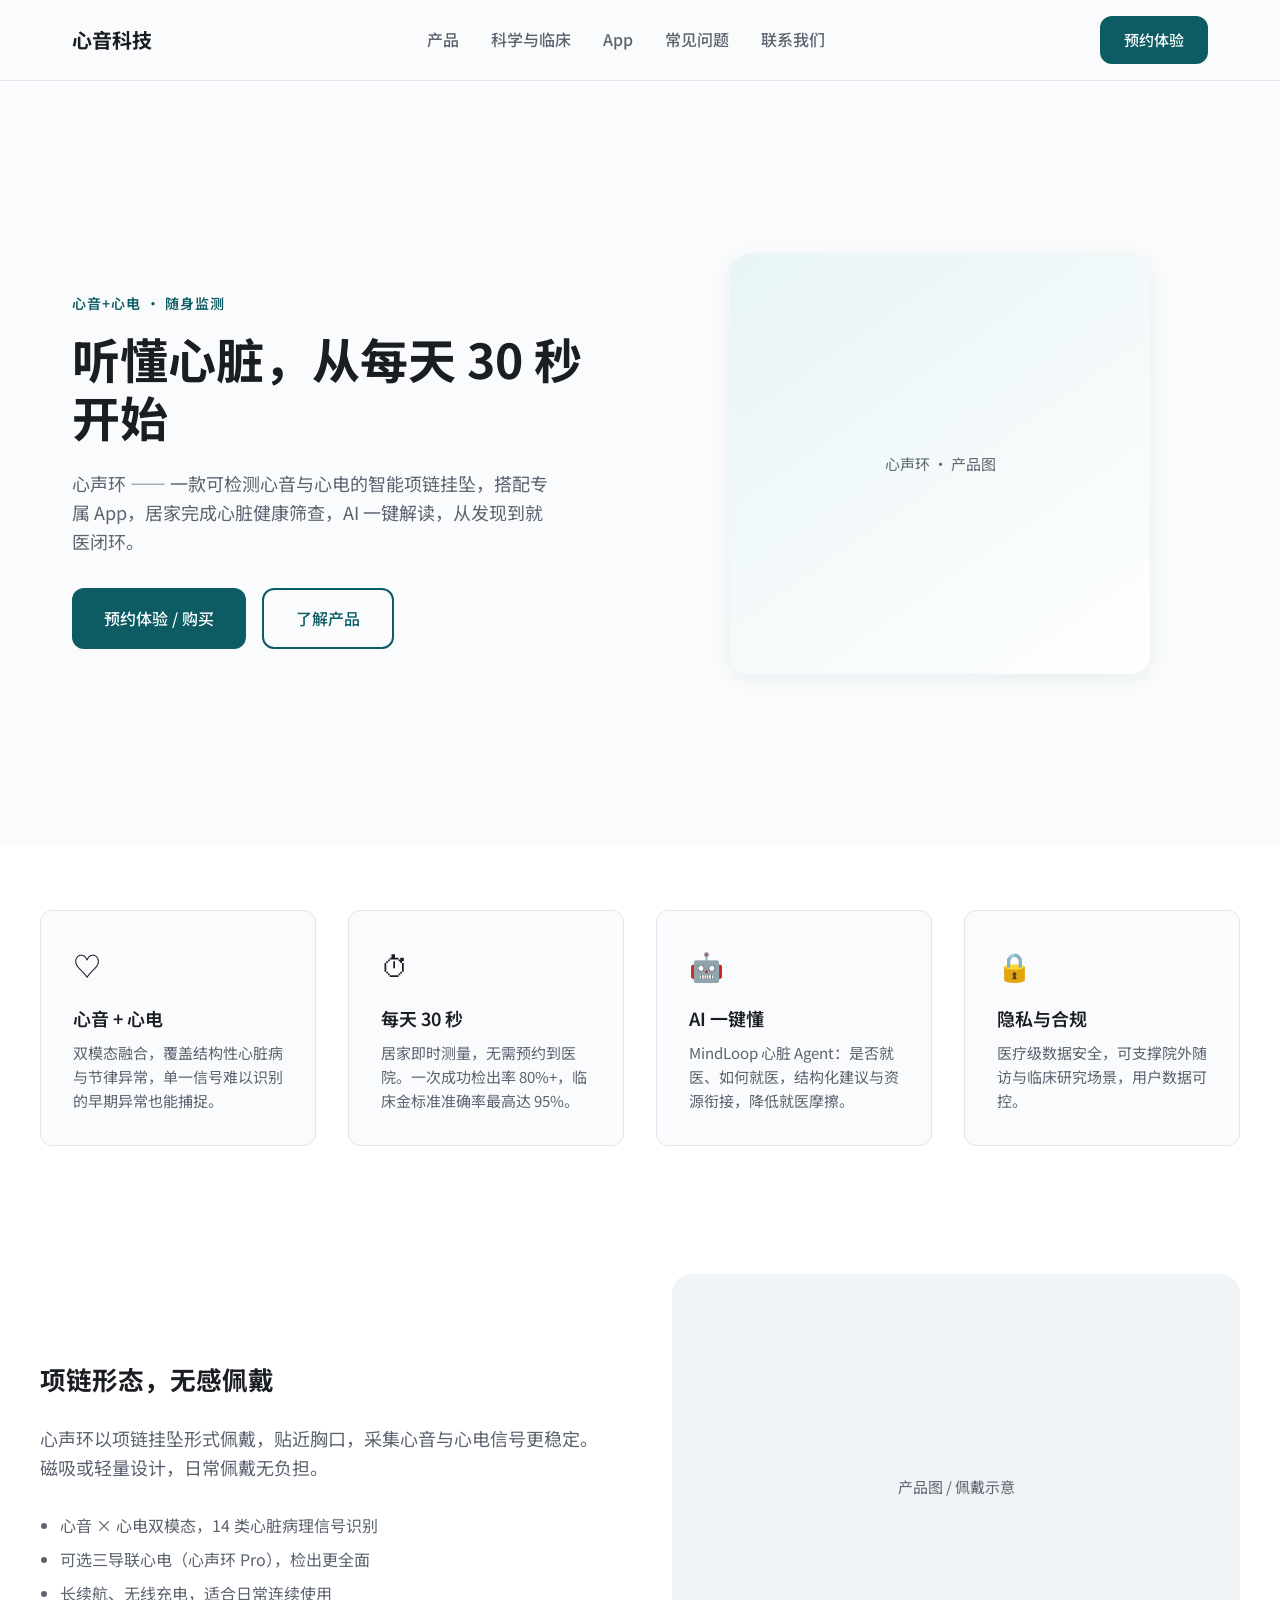
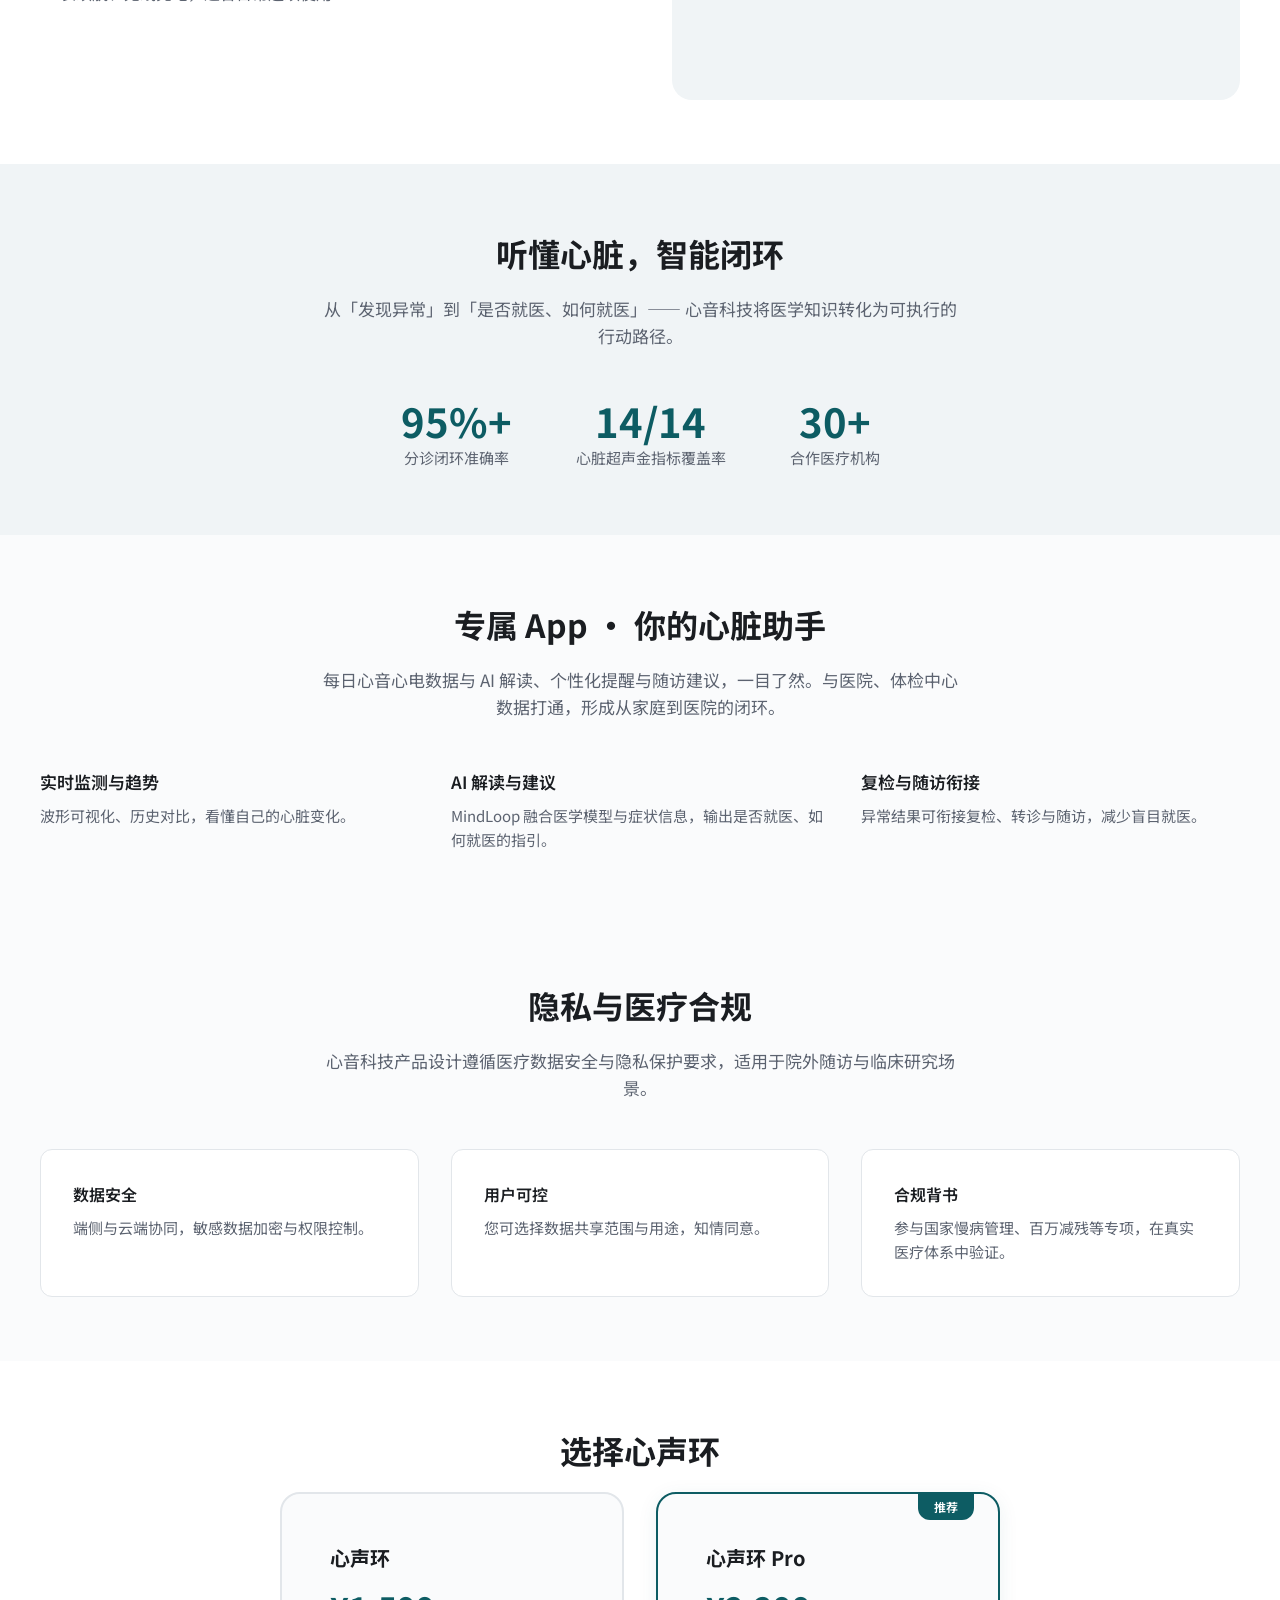
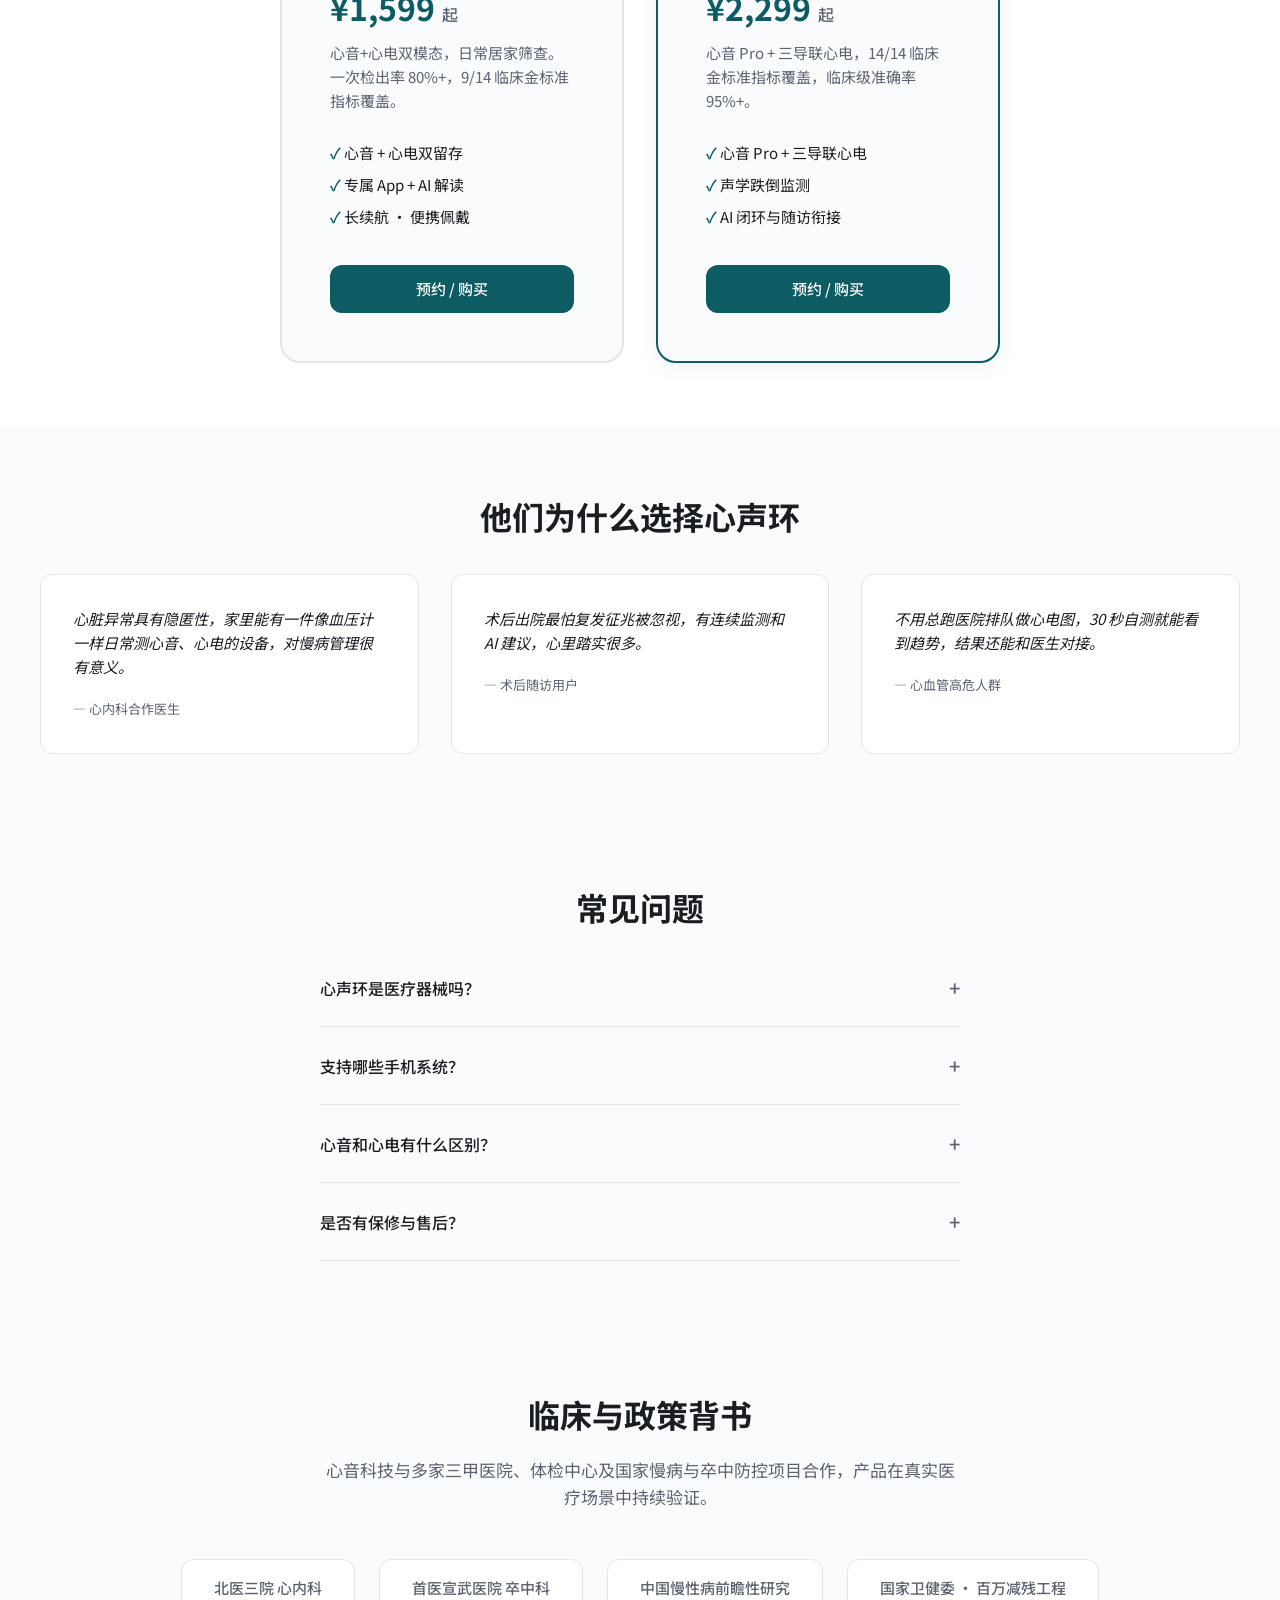
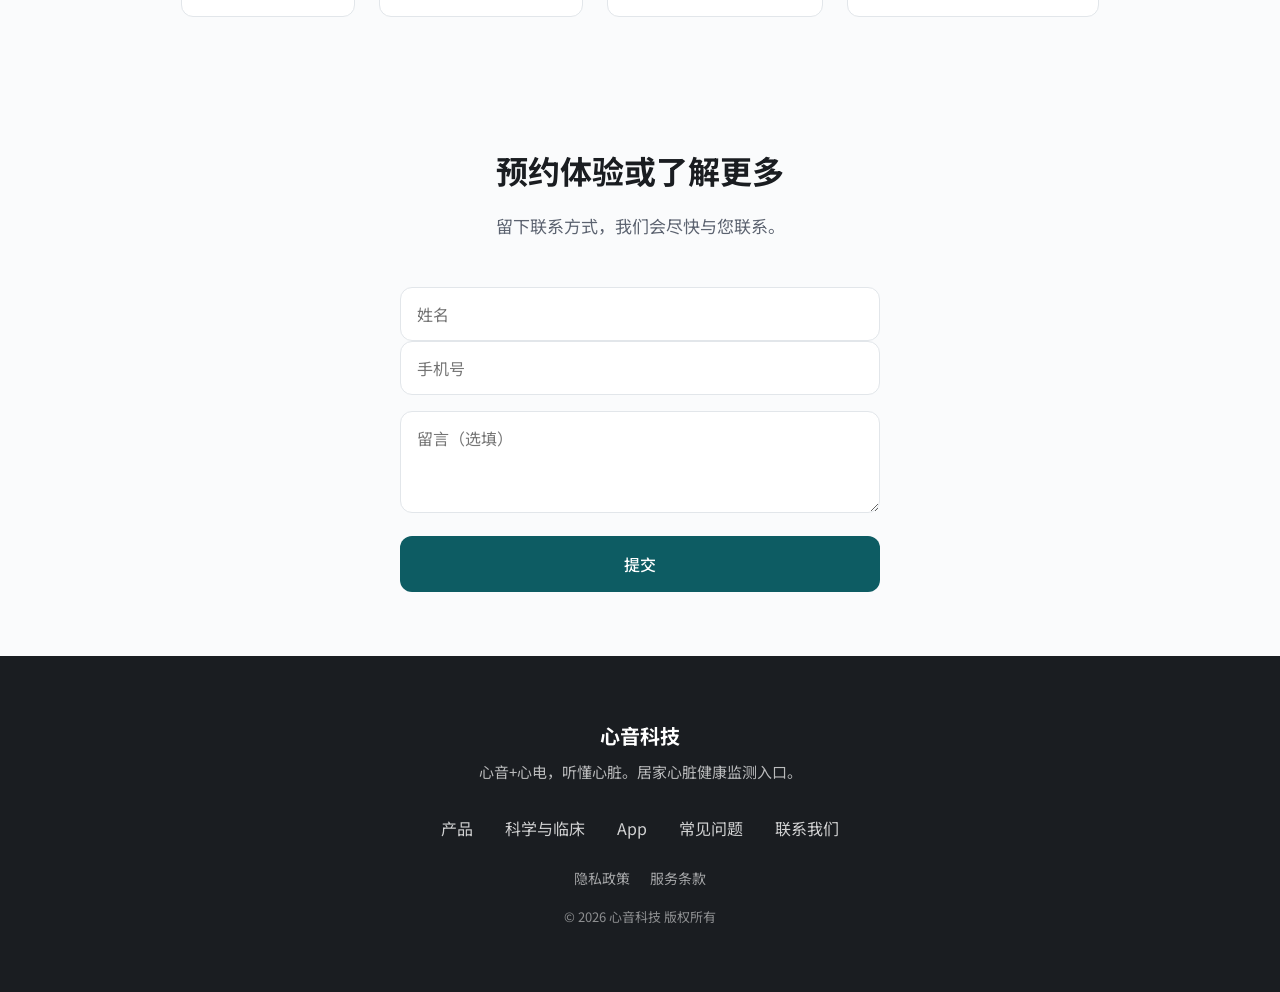
==== index.html @ edf86dd7 "Initial commit: 心音科技官网静态站点 包含首页、产品页、科学页、联系页、隐私政策和服务条款等6个HTML页面， 以及CSS样式、JS交互逻辑、Vercel部署配置和SEO相关文件。  " ====
<!DOCTYPE html>
<html lang="zh-CN">
<head>
  <meta charset="UTF-8">
  <meta name="viewport" content="width=device-width, initial-scale=1.0">
  <title>心声环 | 心音+心电智能项链，每天30秒听懂心脏 — 心音科技</title>
  <meta name="description" content="心声环是心音科技推出的心音与心电双模态智能项链挂坠，搭配专属 App，居家 30 秒完成心脏健康筛查。临床级准确率，AI 一键解读，从发现到就医闭环。">
  <meta name="keywords" content="心音科技,心声环,心音检测,心电,智能项链,心脏健康,居家监测,MindHeart">
  <link rel="canonical" href="https://mindheart.health/">

  <!-- Open Graph -->
  <meta property="og:type" content="website">
  <meta property="og:locale" content="zh_CN">
  <meta property="og:title" content="心声环 | 心音+心电智能项链 — 心音科技">
  <meta property="og:description" content="每天30秒听懂心脏。心音与心电双模态智能挂坠，临床级准确率，AI 闭环从发现到就医。">
  <meta property="og:url" content="https://mindheart.health/">
  <meta property="og:site_name" content="心音科技">
  <meta property="og:image" content="https://mindheart.health/og-image.jpg">

  <!-- Twitter -->
  <meta name="twitter:card" content="summary_large_image">
  <meta name="twitter:title" content="心声环 | 心音+心电智能项链 — 心音科技">
  <meta name="twitter:description" content="每天30秒听懂心脏。心音心电双模态，临床级准确率，AI 一键解读。">

  <!-- JSON-LD: Organization + Product -->
  <script type="application/ld+json">
  {
    "@context": "https://schema.org",
    "@graph": [
      {
        "@type": "Organization",
        "name": "心音科技",
        "alternateName": "MindHeart",
        "url": "https://mindheart.health",
        "logo": "https://mindheart.health/logo.png",
        "description": "心音科技致力于打造居家心脏健康功能监测入口，心音+心电双模态智能硬件与 AI 闭环服务。"
      },
      {
        "@type": "Product",
        "name": "心声环",
        "description": "心音与心电双模态智能项链挂坠，每天30秒居家完成心脏健康筛查，临床金标准准确率，搭配 MindLoop AI 与专属 App。",
        "brand": { "@type": "Brand", "name": "心音科技" },
        "offers": {
          "@type": "AggregateOffer",
          "lowPrice": "1599",
          "highPrice": "2299",
          "priceCurrency": "CNY"
        }
      }
    ]
  }
  </script>

  <link rel="preconnect" href="https://fonts.googleapis.com">
  <link rel="preconnect" href="https://fonts.gstatic.com" crossorigin>
  <link href="https://fonts.googleapis.com/css2?family=Noto+Sans+SC:wght@300;400;500;600;700&display=swap" rel="stylesheet">
  <link rel="stylesheet" href="styles.css">
</head>
<body>
  <header class="site-header">
    <div class="header-inner">
      <a href="index.html" class="logo" aria-label="心音科技 首页">心音科技</a>
      <nav class="nav" aria-label="主导航">
        <a href="product.html">产品</a>
        <a href="science.html">科学与临床</a>
        <a href="#app">App</a>
        <a href="#faq">常见问题</a>
        <a href="contact.html">联系我们</a>
      </nav>
      <a href="contact.html" class="btn btn-primary">预约体验</a>
      <button type="button" class="menu-toggle" aria-label="打开菜单" aria-expanded="false"></button>
    </div>
  </header>

  <main>
    <!-- Hero -->
    <section class="hero" id="hero">
      <div class="hero-content">
        <p class="hero-label">心音+心电 · 随身监测</p>
        <h1 class="hero-title">听懂心脏，从每天 30 秒开始</h1>
        <p class="hero-subtitle">心声环 —— 一款可检测心音与心电的智能项链挂坠，搭配专属 App，居家完成心脏健康筛查，AI 一键解读，从发现到就医闭环。</p>
        <div class="hero-cta">
          <a href="contact.html" class="btn btn-primary btn-lg">预约体验 / 购买</a>
          <a href="product.html" class="btn btn-secondary btn-lg">了解产品</a>
        </div>
      </div>
      <div class="hero-visual">
        <div class="hero-placeholder" role="img" aria-label="心声环智能项链产品图">
          <span>心声环 · 产品图</span>
        </div>
      </div>
    </section>

    <!-- 核心卖点 -->
    <section class="features features-compact" aria-labelledby="features-heading">
      <h2 id="features-heading" class="visually-hidden">产品核心特点</h2>
      <div class="features-grid">
        <div class="feature-card">
          <span class="feature-icon">♡</span>
          <h3>心音 + 心电</h3>
          <p>双模态融合，覆盖结构性心脏病与节律异常，单一信号难以识别的早期异常也能捕捉。</p>
        </div>
        <div class="feature-card">
          <span class="feature-icon">⏱</span>
          <h3>每天 30 秒</h3>
          <p>居家即时测量，无需预约到医院。一次成功检出率 80%+，临床金标准准确率最高达 95%。</p>
        </div>
        <div class="feature-card">
          <span class="feature-icon">🤖</span>
          <h3>AI 一键懂</h3>
          <p>MindLoop 心脏 Agent：是否就医、如何就医，结构化建议与资源衔接，降低就医摩擦。</p>
        </div>
        <div class="feature-card">
          <span class="feature-icon">🔒</span>
          <h3>隐私与合规</h3>
          <p>医疗级数据安全，可支撑院外随访与临床研究场景，用户数据可控。</p>
        </div>
      </div>
    </section>

    <!-- 产品形态：项链挂坠 -->
    <section class="section product-showcase" id="product" aria-labelledby="product-heading">
      <div class="container">
        <div class="showcase-split">
          <div class="showcase-content">
            <h2 id="product-heading">项链形态，无感佩戴</h2>
            <p class="lead">心声环以项链挂坠形式佩戴，贴近胸口，采集心音与心电信号更稳定。磁吸或轻量设计，日常佩戴无负担。</p>
            <ul class="showcase-list">
              <li>心音 × 心电双模态，14 类心脏病理信号识别</li>
              <li>可选三导联心电（心声环 Pro），检出更全面</li>
              <li>长续航、无线充电，适合日常连续使用</li>
            </ul>
          </div>
          <div class="showcase-visual">
            <div class="showcase-placeholder" role="img" aria-label="心声环佩戴示意图">产品图 / 佩戴示意</div>
          </div>
        </div>
      </div>
    </section>

    <!-- 听懂心脏 · 智能闭环 -->
    <section class="section section-alt" aria-labelledby="smart-heading">
      <div class="container">
        <h2 id="smart-heading" class="section-title">听懂心脏，智能闭环</h2>
        <p class="section-subtitle">从「发现异常」到「是否就医、如何就医」—— 心音科技将医学知识转化为可执行的行动路径。</p>
        <div class="stats-row">
          <div class="stat">
            <span class="stat-value">95%+</span>
            <span class="stat-label">分诊闭环准确率</span>
          </div>
          <div class="stat">
            <span class="stat-value">14/14</span>
            <span class="stat-label">心脏超声金指标覆盖率</span>
          </div>
          <div class="stat">
            <span class="stat-value">30+</span>
            <span class="stat-label">合作医疗机构</span>
          </div>
        </div>
      </div>
    </section>

    <!-- AI 与 App -->
    <section class="section app-section" id="app" aria-labelledby="app-heading">
      <div class="container">
        <h2 id="app-heading" class="section-title">专属 App · 你的心脏助手</h2>
        <p class="section-subtitle">每日心音心电数据与 AI 解读、个性化提醒与随访建议，一目了然。与医院、体检中心数据打通，形成从家庭到医院的闭环。</p>
        <div class="app-features">
          <div class="app-feature">
            <h3>实时监测与趋势</h3>
            <p>波形可视化、历史对比，看懂自己的心脏变化。</p>
          </div>
          <div class="app-feature">
            <h3>AI 解读与建议</h3>
            <p>MindLoop 融合医学模型与症状信息，输出是否就医、如何就医的指引。</p>
          </div>
          <div class="app-feature">
            <h3>复检与随访衔接</h3>
            <p>异常结果可衔接复检、转诊与随访，减少盲目就医。</p>
          </div>
        </div>
      </div>
    </section>

    <!-- 隐私与安全 -->
    <section class="section privacy-section" aria-labelledby="privacy-heading">
      <div class="container">
        <h2 id="privacy-heading" class="section-title">隐私与医疗合规</h2>
        <p class="section-subtitle">心音科技产品设计遵循医疗数据安全与隐私保护要求，适用于院外随访与临床研究场景。</p>
        <div class="privacy-points">
          <div class="privacy-point">
            <h3>数据安全</h3>
            <p>端侧与云端协同，敏感数据加密与权限控制。</p>
          </div>
          <div class="privacy-point">
            <h3>用户可控</h3>
            <p>您可选择数据共享范围与用途，知情同意。</p>
          </div>
          <div class="privacy-point">
            <h3>合规背书</h3>
            <p>参与国家慢病管理、百万减残等专项，在真实医疗体系中验证。</p>
          </div>
        </div>
      </div>
    </section>

    <!-- 价格与预约 -->
    <section class="section pricing-section" id="order" aria-labelledby="pricing-heading">
      <div class="container">
        <h2 id="pricing-heading" class="section-title">选择心声环</h2>
        <div class="pricing-cards">
          <article class="pricing-card">
            <h3>心声环</h3>
            <p class="price"><span class="currency">¥</span>1,599 <span class="unit">起</span></p>
            <p class="price-desc">心音+心电双模态，日常居家筛查。一次检出率 80%+，9/14 临床金标准指标覆盖。</p>
            <ul class="pricing-features">
              <li>心音 + 心电双留存</li>
              <li>专属 App + AI 解读</li>
              <li>长续航 · 便携佩戴</li>
            </ul>
            <a href="contact.html" class="btn btn-primary">预约 / 购买</a>
          </article>
          <article class="pricing-card featured">
            <span class="badge">推荐</span>
            <h3>心声环 Pro</h3>
            <p class="price"><span class="currency">¥</span>2,299 <span class="unit">起</span></p>
            <p class="price-desc">心音 Pro + 三导联心电，14/14 临床金标准指标覆盖，临床级准确率 95%+。</p>
            <ul class="pricing-features">
              <li>心音 Pro + 三导联心电</li>
              <li>声学跌倒监测</li>
              <li>AI 闭环与随访衔接</li>
            </ul>
            <a href="contact.html" class="btn btn-primary">预约 / 购买</a>
          </article>
        </div>
      </div>
    </section>

    <!-- 证言 -->
    <section class="section testimonials-section" aria-labelledby="testimonials-heading">
      <div class="container">
        <h2 id="testimonials-heading" class="section-title">他们为什么选择心声环</h2>
        <div class="testimonials-grid">
          <blockquote class="testimonial">
            <p>心脏异常具有隐匿性，家里能有一件像血压计一样日常测心音、心电的设备，对慢病管理很有意义。</p>
            <cite>— 心内科合作医生</cite>
          </blockquote>
          <blockquote class="testimonial">
            <p>术后出院最怕复发征兆被忽视，有连续监测和 AI 建议，心里踏实很多。</p>
            <cite>— 术后随访用户</cite>
          </blockquote>
          <blockquote class="testimonial">
            <p>不用总跑医院排队做心电图，30 秒自测就能看到趋势，结果还能和医生对接。</p>
            <cite>— 心血管高危人群</cite>
          </blockquote>
        </div>
      </div>
    </section>

    <!-- FAQ -->
    <section class="section faq-section" id="faq" aria-labelledby="faq-heading">
      <div class="container">
        <h2 id="faq-heading" class="section-title">常见问题</h2>
        <div class="faq-list" itemscope itemtype="https://schema.org/FAQPage">
          <div class="faq-item" itemscope itemprop="mainEntity" itemtype="https://schema.org/Question">
            <button type="button" class="faq-q" aria-expanded="false" aria-controls="faq-a1" id="faq-q1">
              <span itemprop="name">心声环是医疗器械吗？</span>
            </button>
            <div class="faq-a" id="faq-a1" role="region" aria-labelledby="faq-q1" hidden itemscope itemprop="acceptedAnswer" itemtype="https://schema.org/Answer">
              <p itemprop="text">心音科技旗下部分产品已取得或正在申请二类医疗器械注册。心声环消费者版面向居家健康监测场景，具体资质以产品页与客服说明为准。</p>
            </div>
          </div>
          <div class="faq-item" itemscope itemprop="mainEntity" itemtype="https://schema.org/Question">
            <button type="button" class="faq-q" aria-expanded="false" aria-controls="faq-a2" id="faq-q2">
              <span itemprop="name">支持哪些手机系统？</span>
            </button>
            <div class="faq-a" id="faq-a2" role="region" aria-labelledby="faq-q2" hidden itemscope itemprop="acceptedAnswer" itemtype="https://schema.org/Answer">
              <p itemprop="text">配套 App 支持 iOS 与 Android 主流版本，具体以应用商店或官网说明为准。</p>
            </div>
          </div>
          <div class="faq-item" itemscope itemprop="mainEntity" itemtype="https://schema.org/Question">
            <button type="button" class="faq-q" aria-expanded="false" aria-controls="faq-a3" id="faq-q3">
              <span itemprop="name">心音和心电有什么区别？</span>
            </button>
            <div class="faq-a" id="faq-a3" role="region" aria-labelledby="faq-q3" hidden itemscope itemprop="acceptedAnswer" itemtype="https://schema.org/Answer">
              <p itemprop="text">心电反映心脏电活动（如心律失常），心音反映心脏结构与血流（如瓣膜、心衰相关指标）。双模态融合可覆盖更全面的心脏异常，提高筛查与分诊准确性。</p>
            </div>
          </div>
          <div class="faq-item" itemscope itemprop="mainEntity" itemtype="https://schema.org/Question">
            <button type="button" class="faq-q" aria-expanded="false" aria-controls="faq-a4" id="faq-q4">
              <span itemprop="name">是否有保修与售后？</span>
            </button>
            <div class="faq-a" id="faq-a4" role="region" aria-labelledby="faq-q4" hidden itemscope itemprop="acceptedAnswer" itemtype="https://schema.org/Answer">
              <p itemprop="text">心声环提供正规保修与售后服务，具体保修期与条款以购买时约定或产品说明书为准。</p>
            </div>
          </div>
        </div>
      </div>
    </section>

    <!-- 背书与团队简述 -->
    <section class="section trust-section" aria-labelledby="trust-heading">
      <div class="container">
        <h2 id="trust-heading" class="section-title">临床与政策背书</h2>
        <p class="section-subtitle">心音科技与多家三甲医院、体检中心及国家慢病与卒中防控项目合作，产品在真实医疗场景中持续验证。</p>
        <div class="trust-logos">
          <div class="trust-item">北医三院 心内科</div>
          <div class="trust-item">首医宣武医院 卒中科</div>
          <div class="trust-item">中国慢性病前瞻性研究</div>
          <div class="trust-item">国家卫健委 · 百万减残工程</div>
        </div>
      </div>
    </section>

    <!-- CTA -->
    <section class="section cta-section" id="contact">
      <div class="container">
        <h2 class="section-title">预约体验或了解更多</h2>
        <p class="section-subtitle">留下联系方式，我们会尽快与您联系。</p>
        <form class="contact-form" action="#" method="post" aria-label="预约咨询表单">
          <div class="form-row">
            <label for="name" class="visually-hidden">姓名</label>
            <input type="text" id="name" name="name" placeholder="姓名" required>
            <label for="phone" class="visually-hidden">手机号</label>
            <input type="tel" id="phone" name="phone" placeholder="手机号" required>
          </div>
          <label for="message" class="visually-hidden">留言</label>
          <textarea id="message" name="message" placeholder="留言（选填）" rows="3"></textarea>
          <button type="submit" class="btn btn-primary btn-lg">提交</button>
        </form>
      </div>
    </section>
  </main>

  <footer class="site-footer">
    <div class="footer-inner">
      <div class="footer-brand">
        <a href="index.html" class="logo">心音科技</a>
        <p>心音+心电，听懂心脏。居家心脏健康监测入口。</p>
      </div>
      <div class="footer-links">
        <a href="product.html">产品</a>
        <a href="science.html">科学与临床</a>
        <a href="index.html#app">App</a>
        <a href="index.html#faq">常见问题</a>
        <a href="contact.html">联系我们</a>
      </div>
      <div class="footer-legal">
        <a href="privacy.html">隐私政策</a>
        <a href="terms.html">服务条款</a>
      </div>
      <p class="footer-copy">© <span id="year"></span> 心音科技 版权所有</p>
    </div>
  </footer>

  <script src="main.js"></script>
</body>
</html>
---- styles.css ----
/* 心音科技官网 - Alveos 风格 */
:root {
  --color-bg: #fafbfc;
  --color-bg-alt: #f0f4f6;
  --color-text: #1a1d21;
  --color-text-muted: #5c6370;
  --color-accent: #0d5c63;
  --color-accent-light: #e8f4f5;
  --color-primary: #0d5c63;
  --color-primary-hover: #09464c;
  --color-border: #e2e6ea;
  --font-sans: "Noto Sans SC", -apple-system, BlinkMacSystemFont, "Segoe UI", sans-serif;
  --space-xs: 0.25rem;
  --space-sm: 0.5rem;
  --space-md: 1rem;
  --space-lg: 1.5rem;
  --space-xl: 2rem;
  --space-2xl: 3rem;
  --space-3xl: 4rem;
  --radius: 12px;
  --radius-lg: 20px;
  --shadow: 0 4px 20px rgba(13, 92, 99, 0.08);
  --shadow-hover: 0 8px 32px rgba(13, 92, 99, 0.12);
  --transition: 0.2s ease;
}

*,
*::before,
*::after {
  box-sizing: border-box;
}

html {
  scroll-behavior: smooth;
}

body {
  margin: 0;
  font-family: var(--font-sans);
  font-size: 16px;
  line-height: 1.6;
  color: var(--color-text);
  background: var(--color-bg);
  -webkit-font-smoothing: antialiased;
}

.visually-hidden {
  position: absolute;
  width: 1px;
  height: 1px;
  padding: 0;
  margin: -1px;
  overflow: hidden;
  clip: rect(0, 0, 0, 0);
  white-space: nowrap;
  border: 0;
}

a {
  color: var(--color-primary);
  text-decoration: none;
  transition: color var(--transition);
}
a:hover {
  color: var(--color-primary-hover);
}

/* Buttons */
.btn {
  display: inline-flex;
  align-items: center;
  justify-content: center;
  padding: 0.75rem 1.5rem;
  font-family: inherit;
  font-size: 0.9375rem;
  font-weight: 500;
  border-radius: var(--radius);
  border: none;
  cursor: pointer;
  transition: background var(--transition), box-shadow var(--transition);
}
.btn-primary {
  background: var(--color-primary);
  color: #fff;
}
.btn-primary:hover {
  background: var(--color-primary-hover);
  box-shadow: var(--shadow);
}
.btn-secondary {
  background: transparent;
  color: var(--color-primary);
  border: 2px solid var(--color-primary);
}
.btn-secondary:hover {
  background: var(--color-accent-light);
}
.btn-lg {
  padding: 1rem 2rem;
  font-size: 1rem;
}

/* Header */
.site-header {
  position: sticky;
  top: 0;
  z-index: 100;
  background: rgba(250, 251, 252, 0.95);
  backdrop-filter: blur(8px);
  border-bottom: 1px solid var(--color-border);
}
.header-inner {
  max-width: 1200px;
  margin: 0 auto;
  padding: var(--space-md) var(--space-xl);
  display: flex;
  align-items: center;
  justify-content: space-between;
  gap: var(--space-lg);
}
.logo {
  font-weight: 700;
  font-size: 1.25rem;
  color: var(--color-text);
}
.logo:hover {
  color: var(--color-primary);
}
.nav {
  display: flex;
  gap: var(--space-xl);
}
.nav a {
  color: var(--color-text-muted);
  font-weight: 500;
}
.nav a:hover {
  color: var(--color-primary);
}
.menu-toggle {
  display: none;
  width: 40px;
  height: 40px;
  background: transparent;
  border: none;
  cursor: pointer;
  padding: 0;
  position: relative;
}
.menu-toggle::before,
.menu-toggle::after {
  content: "";
  position: absolute;
  left: 10px;
  right: 10px;
  height: 2px;
  background: var(--color-text);
  transition: transform var(--transition);
}
.menu-toggle::before { top: 12px; }
.menu-toggle::after { bottom: 12px; }
.menu-toggle[aria-expanded="true"]::before {
  transform: translateY(5px) rotate(45deg);
}
.menu-toggle[aria-expanded="true"]::after {
  transform: translateY(-5px) rotate(-45deg);
}

@media (max-width: 768px) {
  .nav {
    display: none;
  }
  .header-inner .btn-primary {
    display: none;
  }
  .menu-toggle {
    display: block;
  }
  .nav.is-open {
    display: flex;
    position: absolute;
    top: 100%;
    left: 0;
    right: 0;
    flex-direction: column;
    background: var(--color-bg);
    padding: var(--space-lg);
    border-bottom: 1px solid var(--color-border);
  }
}

/* Hero */
.hero {
  display: grid;
  grid-template-columns: 1fr 1fr;
  gap: var(--space-3xl);
  align-items: center;
  max-width: 1200px;
  margin: 0 auto;
  padding: var(--space-3xl) var(--space-xl);
  min-height: 85vh;
}
.hero-label {
  font-size: 0.875rem;
  font-weight: 600;
  text-transform: uppercase;
  letter-spacing: 0.08em;
  color: var(--color-primary);
  margin-bottom: var(--space-md);
}
.hero-title {
  font-size: clamp(2rem, 4vw, 3rem);
  font-weight: 700;
  line-height: 1.2;
  margin: 0 0 var(--space-lg);
  color: var(--color-text);
}
.hero-subtitle {
  font-size: 1.125rem;
  color: var(--color-text-muted);
  max-width: 480px;
  margin: 0 0 var(--space-xl);
}
.hero-cta {
  display: flex;
  flex-wrap: wrap;
  gap: var(--space-md);
}
.hero-visual {
  display: flex;
  justify-content: center;
  align-items: center;
}
.hero-placeholder {
  width: 100%;
  max-width: 420px;
  aspect-ratio: 1;
  background: linear-gradient(145deg, var(--color-accent-light), #fff);
  border-radius: var(--radius-lg);
  display: flex;
  align-items: center;
  justify-content: center;
  color: var(--color-text-muted);
  font-size: 0.9375rem;
  box-shadow: var(--shadow);
}

@media (max-width: 900px) {
  .hero {
    grid-template-columns: 1fr;
    text-align: center;
    min-height: auto;
    padding: var(--space-2xl) var(--space-lg);
  }
  .hero-subtitle {
    margin-left: auto;
    margin-right: auto;
  }
  .hero-cta {
    justify-content: center;
  }
}

/* Features */
.features {
  padding: var(--space-3xl) var(--space-xl);
  background: #fff;
}
.features-compact .features-grid {
  display: grid;
  grid-template-columns: repeat(4, 1fr);
  gap: var(--space-xl);
  max-width: 1200px;
  margin: 0 auto;
}
.feature-card {
  padding: var(--space-xl);
  border-radius: var(--radius);
  background: var(--color-bg);
  border: 1px solid var(--color-border);
  transition: box-shadow var(--transition), border-color var(--transition);
}
.feature-card:hover {
  box-shadow: var(--shadow);
  border-color: var(--color-accent-light);
}
.feature-icon {
  font-size: 1.75rem;
  display: block;
  margin-bottom: var(--space-md);
}
.feature-card h3 {
  font-size: 1.125rem;
  font-weight: 600;
  margin: 0 0 var(--space-sm);
  color: var(--color-text);
}
.feature-card p {
  font-size: 0.9375rem;
  color: var(--color-text-muted);
  margin: 0;
}

@media (max-width: 900px) {
  .features-compact .features-grid {
    grid-template-columns: repeat(2, 1fr);
  }
}
@media (max-width: 500px) {
  .features-compact .features-grid {
    grid-template-columns: 1fr;
  }
}

/* Section generic */
.section {
  padding: var(--space-3xl) var(--space-xl);
}
.section-alt {
  background: var(--color-bg-alt);
}
.container {
  max-width: 1200px;
  margin: 0 auto;
}
.section-title {
  font-size: clamp(1.5rem, 2.5vw, 2rem);
  font-weight: 700;
  text-align: center;
  margin: 0 0 var(--space-md);
  color: var(--color-text);
}
.section-subtitle {
  font-size: 1.0625rem;
  color: var(--color-text-muted);
  text-align: center;
  max-width: 640px;
  margin: 0 auto var(--space-2xl);
  line-height: 1.6;
}

/* Product showcase */
.product-showcase {
  background: #fff;
}
.showcase-split {
  display: grid;
  grid-template-columns: 1fr 1fr;
  gap: var(--space-3xl);
  align-items: center;
}
.showcase-content h2 {
  font-size: clamp(1.5rem, 2vw, 2rem);
  font-weight: 700;
  margin: 0 0 var(--space-lg);
}
.lead {
  font-size: 1.125rem;
  color: var(--color-text-muted);
  margin: 0 0 var(--space-xl);
}
.showcase-list {
  margin: 0;
  padding-left: 1.25rem;
  color: var(--color-text-muted);
}
.showcase-list li {
  margin-bottom: var(--space-sm);
}
.showcase-placeholder {
  aspect-ratio: 4/3;
  background: var(--color-bg-alt);
  border-radius: var(--radius-lg);
  display: flex;
  align-items: center;
  justify-content: center;
  color: var(--color-text-muted);
  font-size: 0.9375rem;
}

@media (max-width: 900px) {
  .showcase-split {
    grid-template-columns: 1fr;
  }
  .showcase-visual {
    order: -1;
  }
}

/* Stats */
.stats-row {
  display: flex;
  justify-content: center;
  gap: var(--space-3xl);
  flex-wrap: wrap;
}
.stat {
  text-align: center;
}
.stat-value {
  display: block;
  font-size: 2.5rem;
  font-weight: 700;
  color: var(--color-primary);
  line-height: 1.2;
}
.stat-label {
  font-size: 0.9375rem;
  color: var(--color-text-muted);
}

/* App section */
.app-features {
  display: grid;
  grid-template-columns: repeat(3, 1fr);
  gap: var(--space-xl);
  margin-top: var(--space-xl);
}
.app-feature h3 {
  font-size: 1.0625rem;
  font-weight: 600;
  margin: 0 0 var(--space-sm);
}
.app-feature p {
  font-size: 0.9375rem;
  color: var(--color-text-muted);
  margin: 0;
}

@media (max-width: 768px) {
  .app-features {
    grid-template-columns: 1fr;
  }
}

/* Privacy */
.privacy-points {
  display: grid;
  grid-template-columns: repeat(3, 1fr);
  gap: var(--space-xl);
  margin-top: var(--space-xl);
}
.privacy-point {
  padding: var(--space-xl);
  background: #fff;
  border-radius: var(--radius);
  border: 1px solid var(--color-border);
}
.privacy-point h3 {
  font-size: 1rem;
  font-weight: 600;
  margin: 0 0 var(--space-sm);
}
.privacy-point p {
  font-size: 0.9375rem;
  color: var(--color-text-muted);
  margin: 0;
}

@media (max-width: 768px) {
  .privacy-points {
    grid-template-columns: 1fr;
  }
}

/* Pricing */
.pricing-section {
  background: #fff;
}
.pricing-cards {
  display: grid;
  grid-template-columns: repeat(2, 1fr);
  gap: var(--space-xl);
  max-width: 720px;
  margin: 0 auto;
}
.pricing-card {
  position: relative;
  padding: var(--space-2xl);
  border-radius: var(--radius-lg);
  border: 2px solid var(--color-border);
  background: var(--color-bg);
  transition: border-color var(--transition), box-shadow var(--transition);
}
.pricing-card.featured {
  border-color: var(--color-primary);
  box-shadow: var(--shadow);
}
.pricing-card .badge {
  position: absolute;
  top: -1px;
  right: var(--space-lg);
  background: var(--color-primary);
  color: #fff;
  font-size: 0.75rem;
  font-weight: 600;
  padding: var(--space-xs) var(--space-md);
  border-radius: 0 0 var(--radius) var(--radius);
}
.pricing-card h3 {
  font-size: 1.25rem;
  font-weight: 700;
  margin: 0 0 var(--space-sm);
}
.price {
  font-size: 2rem;
  font-weight: 700;
  color: var(--color-primary);
  margin: 0 0 var(--space-sm);
}
.price .unit {
  font-size: 1rem;
  font-weight: 500;
  color: var(--color-text-muted);
}
.price-desc {
  font-size: 0.9375rem;
  color: var(--color-text-muted);
  margin: 0 0 var(--space-lg);
}
.pricing-features {
  list-style: none;
  padding: 0;
  margin: 0 0 var(--space-xl);
}
.pricing-features li {
  padding: var(--space-xs) 0;
  font-size: 0.9375rem;
  color: var(--color-text);
}
.pricing-features li::before {
  content: "✓ ";
  color: var(--color-primary);
  font-weight: 600;
}
.pricing-card .btn {
  width: 100%;
}

@media (max-width: 600px) {
  .pricing-cards {
    grid-template-columns: 1fr;
  }
}

/* Testimonials */
.testimonials-grid {
  display: grid;
  grid-template-columns: repeat(3, 1fr);
  gap: var(--space-xl);
  margin-top: var(--space-xl);
}
.testimonial {
  margin: 0;
  padding: var(--space-xl);
  background: #fff;
  border-radius: var(--radius);
  border: 1px solid var(--color-border);
}
.testimonial p {
  font-size: 0.9375rem;
  color: var(--color-text);
  margin: 0 0 var(--space-md);
  font-style: italic;
}
.testimonial cite {
  font-size: 0.8125rem;
  color: var(--color-text-muted);
  font-style: normal;
}

@media (max-width: 768px) {
  .testimonials-grid {
    grid-template-columns: 1fr;
  }
}

/* FAQ */
.faq-list {
  max-width: 640px;
  margin: 0 auto;
}
.faq-item {
  border-bottom: 1px solid var(--color-border);
}
.faq-q {
  width: 100%;
  display: flex;
  align-items: center;
  justify-content: space-between;
  padding: var(--space-lg) 0;
  font-family: inherit;
  font-size: 1rem;
  font-weight: 500;
  text-align: left;
  background: none;
  border: none;
  cursor: pointer;
  color: var(--color-text);
  transition: color var(--transition);
}
.faq-q:hover {
  color: var(--color-primary);
}
.faq-q::after {
  content: "+";
  font-size: 1.25rem;
  color: var(--color-text-muted);
  flex-shrink: 0;
  margin-left: var(--space-md);
}
.faq-q[aria-expanded="true"]::after {
  content: "−";
}
.faq-a {
  padding: 0 0 var(--space-lg);
}
.faq-a p {
  margin: 0;
  font-size: 0.9375rem;
  color: var(--color-text-muted);
  line-height: 1.6;
}

/* Trust */
.trust-logos {
  display: flex;
  flex-wrap: wrap;
  justify-content: center;
  gap: var(--space-lg);
  margin-top: var(--space-xl);
}
.trust-item {
  padding: var(--space-md) var(--space-xl);
  background: #fff;
  border-radius: var(--radius);
  border: 1px solid var(--color-border);
  font-size: 0.9375rem;
  font-weight: 500;
  color: var(--color-text-muted);
}

/* Contact form */
.contact-form {
  max-width: 480px;
  margin: 0 auto;
}
.form-row {
  display: grid;
  grid-template-columns: 1fr 1fr;
  gap: var(--space-md);
  margin-bottom: var(--space-md);
}
.contact-form input,
.contact-form textarea {
  width: 100%;
  padding: 0.875rem 1rem;
  font-family: inherit;
  font-size: 1rem;
  border: 1px solid var(--color-border);
  border-radius: var(--radius);
  background: #fff;
  transition: border-color var(--transition);
}
.contact-form input:focus,
.contact-form textarea:focus {
  outline: none;
  border-color: var(--color-primary);
}
.contact-form textarea {
  resize: vertical;
  min-height: 80px;
  margin-bottom: var(--space-md);
}
.contact-form .btn {
  width: 100%;
}

@media (max-width: 500px) {
  .form-row {
    grid-template-columns: 1fr;
  }
}

/* Footer */
.site-footer {
  background: var(--color-text);
  color: #fff;
  padding: var(--space-3xl) var(--space-xl);
}
.footer-inner {
  max-width: 1200px;
  margin: 0 auto;
  text-align: center;
}
.footer-brand .logo {
  color: #fff;
  font-size: 1.25rem;
}
.footer-brand p {
  font-size: 0.9375rem;
  color: rgba(255,255,255,0.7);
  margin: var(--space-sm) 0 var(--space-xl);
}
.footer-links {
  display: flex;
  justify-content: center;
  gap: var(--space-xl);
  margin-bottom: var(--space-lg);
}
.footer-links a {
  color: rgba(255,255,255,0.8);
}
.footer-links a:hover {
  color: #fff;
}
.footer-legal {
  margin-bottom: var(--space-md);
}
.footer-legal a {
  color: rgba(255,255,255,0.6);
  font-size: 0.875rem;
  margin: 0 var(--space-sm);
}
.footer-copy {
  font-size: 0.8125rem;
  color: rgba(255,255,255,0.5);
  margin: 0;
}

/* ========== 内页通用 ========== */
.page-hero {
  padding: var(--space-3xl) var(--space-xl);
  background: linear-gradient(180deg, var(--color-accent-light) 0%, var(--color-bg) 100%);
  text-align: center;
}
.page-hero-small {
  padding: var(--space-2xl) var(--space-xl);
}
.page-title {
  font-size: clamp(1.75rem, 3vw, 2.5rem);
  font-weight: 700;
  margin: 0 0 var(--space-md);
  color: var(--color-text);
}
.page-lead {
  font-size: 1.0625rem;
  color: var(--color-text-muted);
  max-width: 640px;
  margin: 0 auto;
  line-height: 1.6;
}
.container-narrow {
  max-width: 720px;
}

/* 产品详情页 */
.product-detail-grid {
  display: grid;
  grid-template-columns: 1fr 1fr;
  gap: var(--space-3xl);
  align-items: start;
}
.product-gallery .product-image-placeholder {
  aspect-ratio: 1;
  background: var(--color-bg-alt);
  border-radius: var(--radius-lg);
  display: flex;
  align-items: center;
  justify-content: center;
  color: var(--color-text-muted);
  font-size: 0.9375rem;
}
.product-info h2 {
  font-size: 1.25rem;
  font-weight: 600;
  margin: 0 0 var(--space-lg);
}
.product-features-list {
  margin: 0 0 var(--space-xl);
  padding-left: 1.25rem;
  color: var(--color-text-muted);
}
.product-features-list li {
  margin-bottom: var(--space-sm);
}
.product-cta {
  margin-top: var(--space-xl);
}

.product-variants {
  display: grid;
  grid-template-columns: repeat(2, 1fr);
  gap: var(--space-xl);
  margin-top: var(--space-xl);
}
.variant-card {
  position: relative;
  padding: var(--space-xl);
  background: #fff;
  border-radius: var(--radius);
  border: 1px solid var(--color-border);
}
.variant-card.featured {
  border-color: var(--color-primary);
  box-shadow: var(--shadow);
}
.variant-card .badge {
  position: absolute;
  top: var(--space-md);
  right: var(--space-md);
  background: var(--color-primary);
  color: #fff;
  font-size: 0.75rem;
  font-weight: 600;
  padding: var(--space-xs) var(--space-sm);
  border-radius: var(--radius);
}
.variant-card h3 {
  font-size: 1.125rem;
  font-weight: 700;
  margin: 0 0 var(--space-sm);
}
.variant-price {
  font-size: 1.5rem;
  font-weight: 700;
  color: var(--color-primary);
  margin: 0 0 var(--space-md);
}
.variant-card p {
  font-size: 0.9375rem;
  color: var(--color-text-muted);
  margin: 0 0 var(--space-md);
}
.variant-card ul {
  margin: 0 0 var(--space-lg);
  padding-left: 1.25rem;
  font-size: 0.9375rem;
}
.variant-card ul li { margin-bottom: var(--space-xs); }

.use-cases {
  display: grid;
  grid-template-columns: repeat(2, 1fr);
  gap: var(--space-md);
  margin-top: var(--space-xl);
}
.use-case {
  padding: var(--space-lg);
  background: #fff;
  border-radius: var(--radius);
  border: 1px solid var(--color-border);
  font-size: 0.9375rem;
  font-weight: 500;
  text-align: center;
}
@media (max-width: 600px) {
  .product-detail-grid,
  .product-variants {
    grid-template-columns: 1fr;
  }
  .use-cases {
    grid-template-columns: 1fr;
  }
}

/* 科学页 */
.science-stats {
  display: grid;
  grid-template-columns: repeat(3, 1fr);
  gap: var(--space-xl);
  margin-top: var(--space-xl);
}
.science-stat {
  padding: var(--space-xl);
  background: #fff;
  border-radius: var(--radius);
  text-align: center;
  border: 1px solid var(--color-border);
}
.science-stat .stat-value {
  display: block;
  font-size: 2rem;
  font-weight: 700;
  color: var(--color-primary);
  margin-bottom: var(--space-sm);
}
.science-stat .stat-label {
  font-size: 0.9375rem;
  color: var(--color-text-muted);
}
.science-list {
  max-width: 720px;
  margin: 0 auto;
  padding-left: 1.25rem;
}
.science-list li {
  margin-bottom: var(--space-md);
  color: var(--color-text-muted);
}
.science-cards {
  display: grid;
  grid-template-columns: repeat(2, 1fr);
  gap: var(--space-xl);
  margin-top: var(--space-xl);
}
.science-card {
  padding: var(--space-xl);
  background: #fff;
  border-radius: var(--radius);
  border: 1px solid var(--color-border);
}
.science-card h3 {
  font-size: 1.0625rem;
  font-weight: 600;
  margin: 0 0 var(--space-md);
}
.science-card p {
  font-size: 0.9375rem;
  color: var(--color-text-muted);
  margin: 0;
}
@media (max-width: 768px) {
  .science-stats,
  .science-cards {
    grid-template-columns: 1fr;
  }
}

/* 法律页 */
.legal-content {
  padding-top: var(--space-lg);
}
.legal-content h2 {
  font-size: 1.125rem;
  font-weight: 600;
  margin: var(--space-2xl) 0 var(--space-md);
  color: var(--color-text);
}
.legal-content h2:first-of-type {
  margin-top: 0;
}
.legal-content p,
.legal-content li {
  font-size: 0.9375rem;
  color: var(--color-text-muted);
  line-height: 1.7;
  margin-bottom: var(--space-md);
}
.legal-content ul {
  margin-bottom: var(--space-lg);
  padding-left: 1.25rem;
}

/* 联系页 */
.contact-layout {
  display: grid;
  grid-template-columns: 1fr 340px;
  gap: var(--space-2xl);
  align-items: start;
  max-width: 900px;
  margin: 0 auto;
}
.contact-form-wrap h2,
.contact-info h2 {
  font-size: 1.125rem;
  font-weight: 600;
  margin: 0 0 var(--space-lg);
}
.contact-info p,
.contact-meta,
.contact-note {
  font-size: 0.9375rem;
  color: var(--color-text-muted);
  margin-bottom: var(--space-md);
}
.contact-meta {
  list-style: none;
  padding-left: 0;
}
.contact-note {
  padding: var(--space-md);
  background: var(--color-accent-light);
  border-radius: var(--radius);
}
.contact-form .form-row {
  display: block;
  margin-bottom: var(--space-md);
}
.contact-form .form-row label {
  display: block;
  font-size: 0.9375rem;
  font-weight: 500;
  margin-bottom: var(--space-xs);
  color: var(--color-text);
}
.contact-form .form-row label .required {
  color: #c00;
}
.contact-form select {
  width: 100%;
  padding: 0.875rem 1rem;
  font-family: inherit;
  font-size: 1rem;
  border: 1px solid var(--color-border);
  border-radius: var(--radius);
  background: #fff;
}
@media (max-width: 768px) {
  .contact-layout {
    grid-template-columns: 1fr;
  }
}
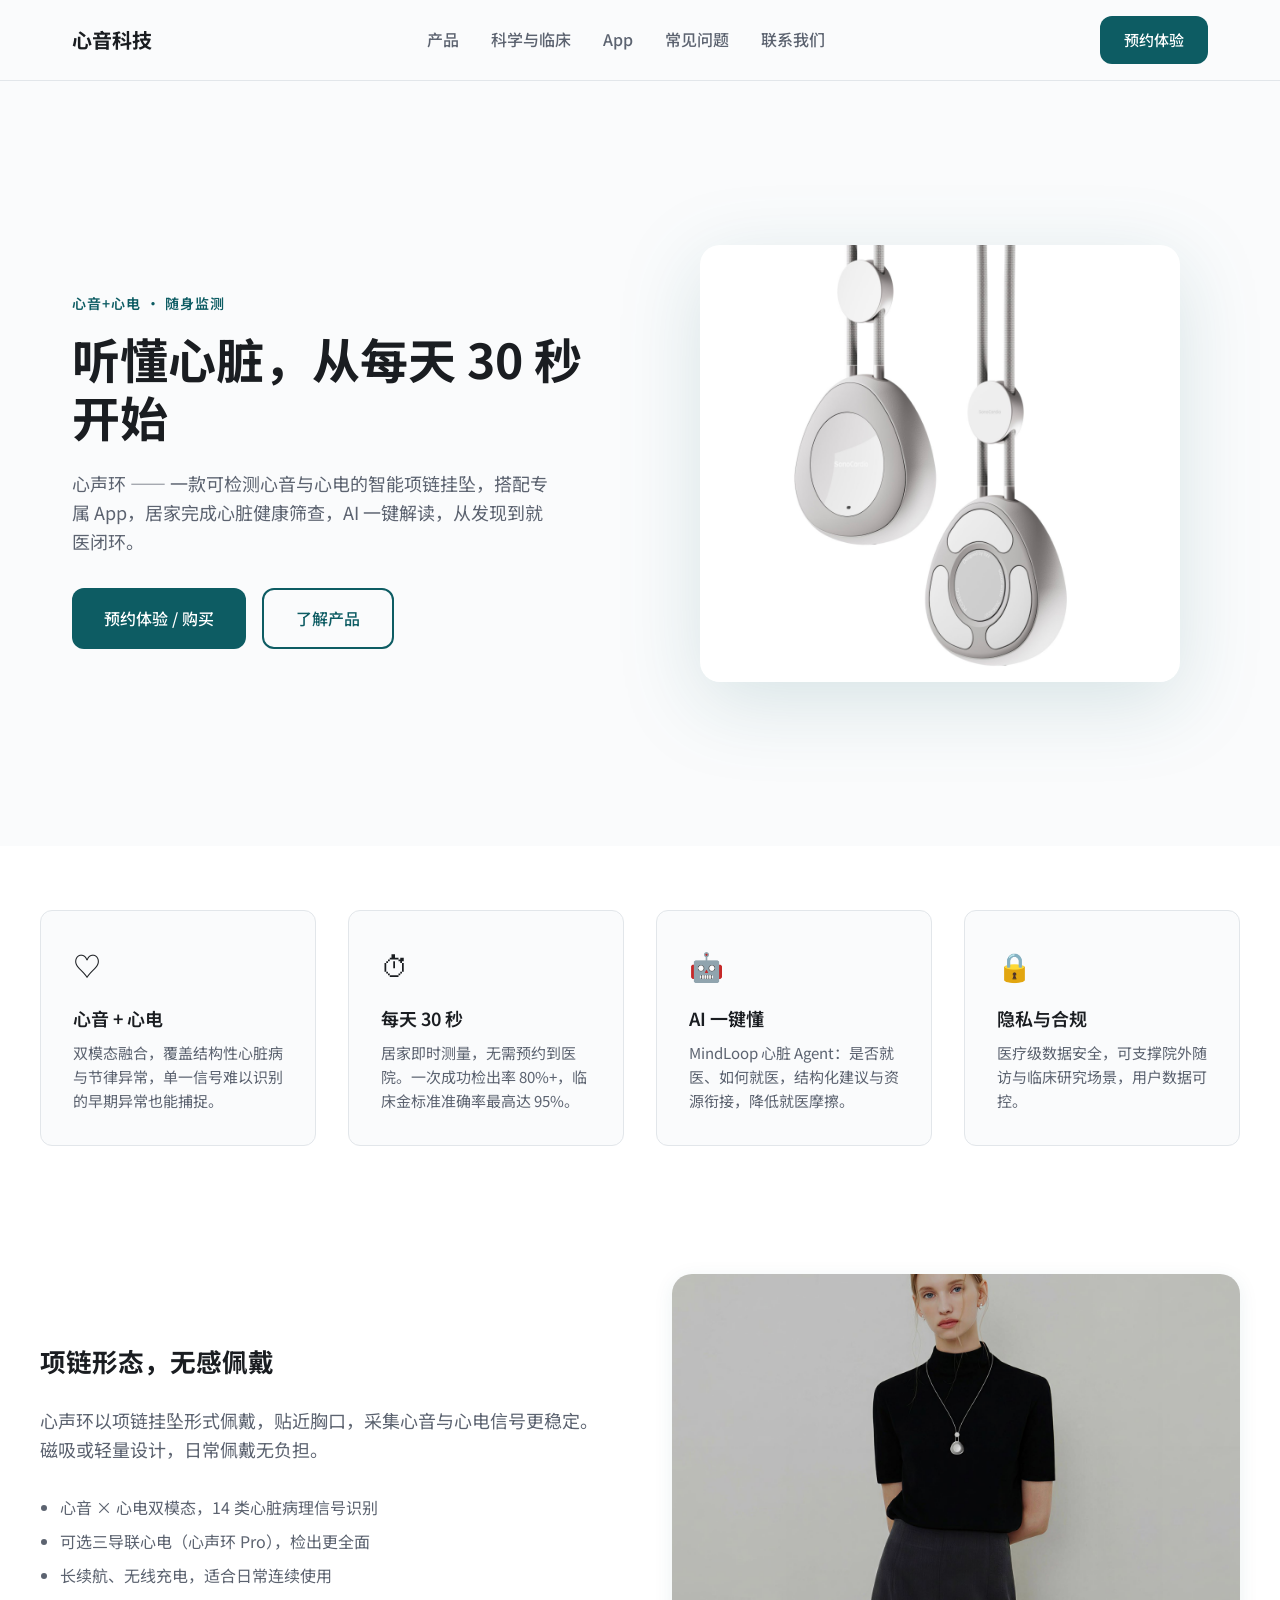
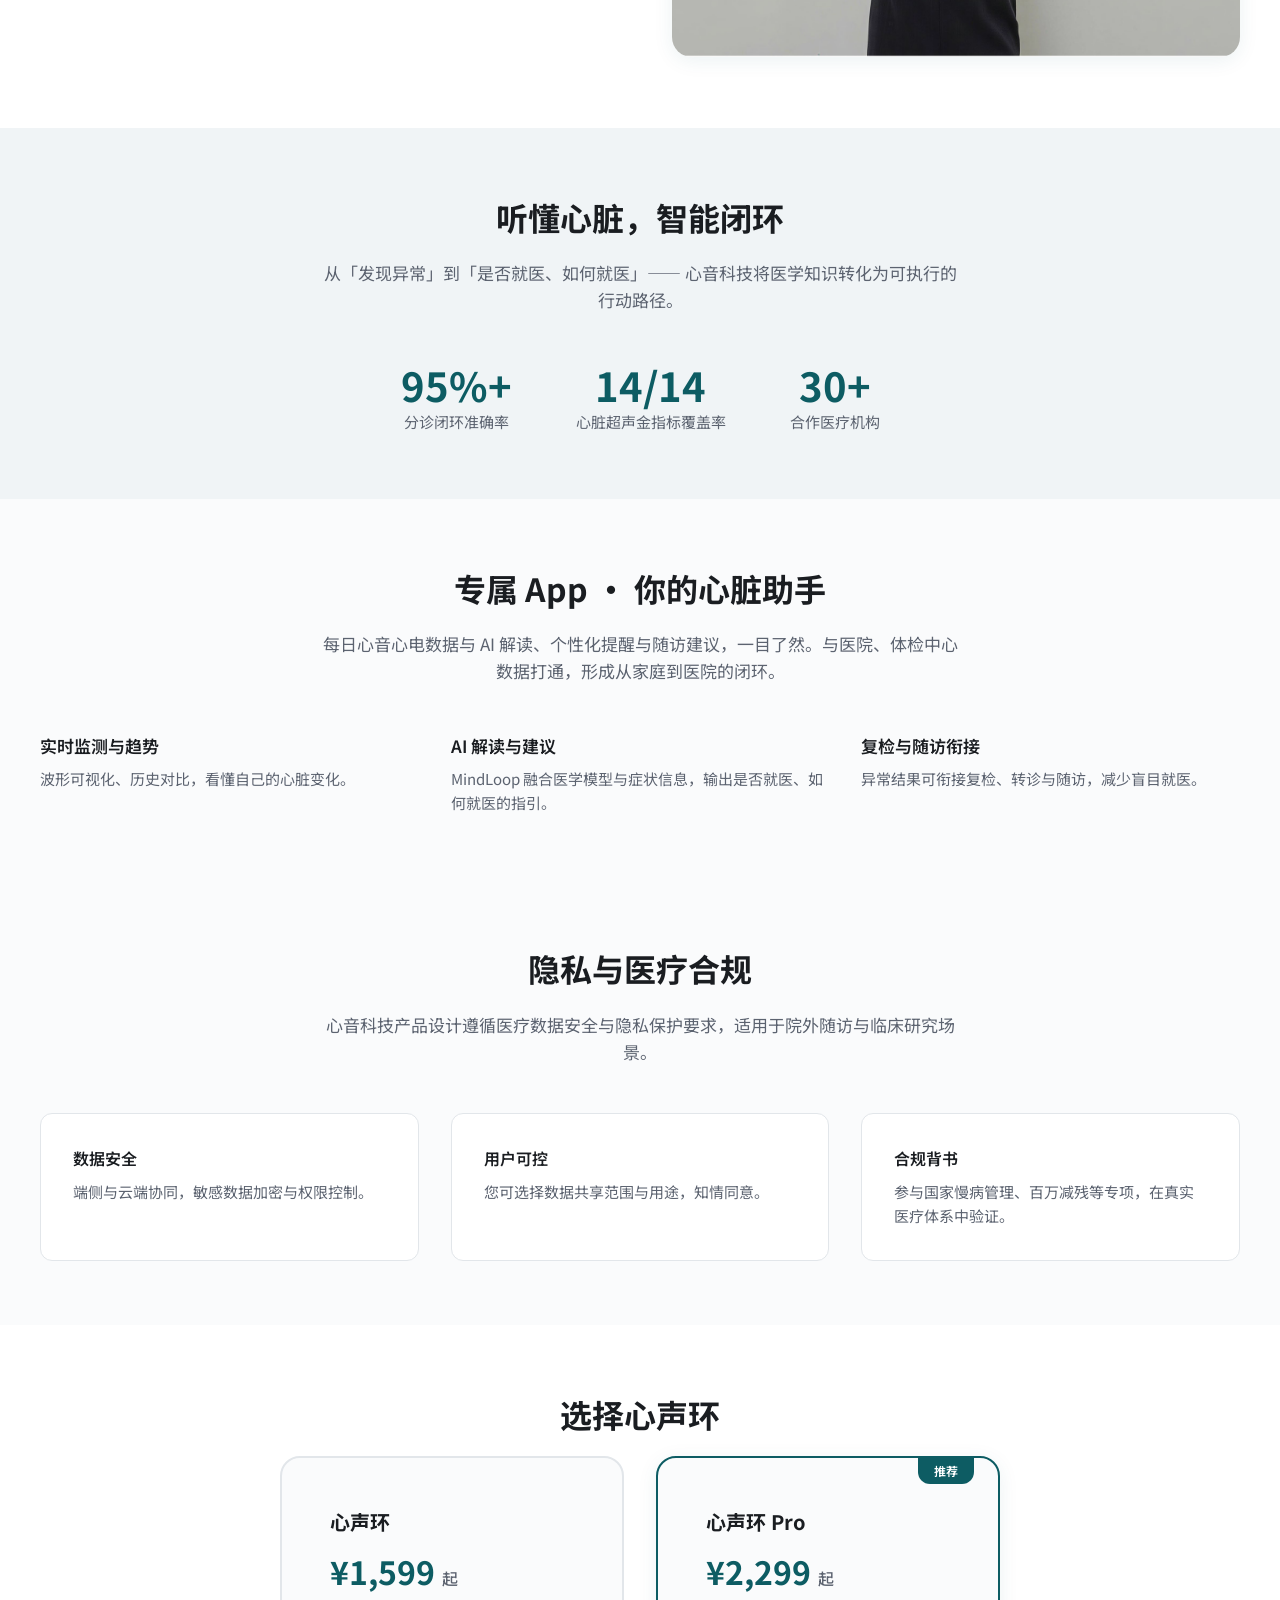
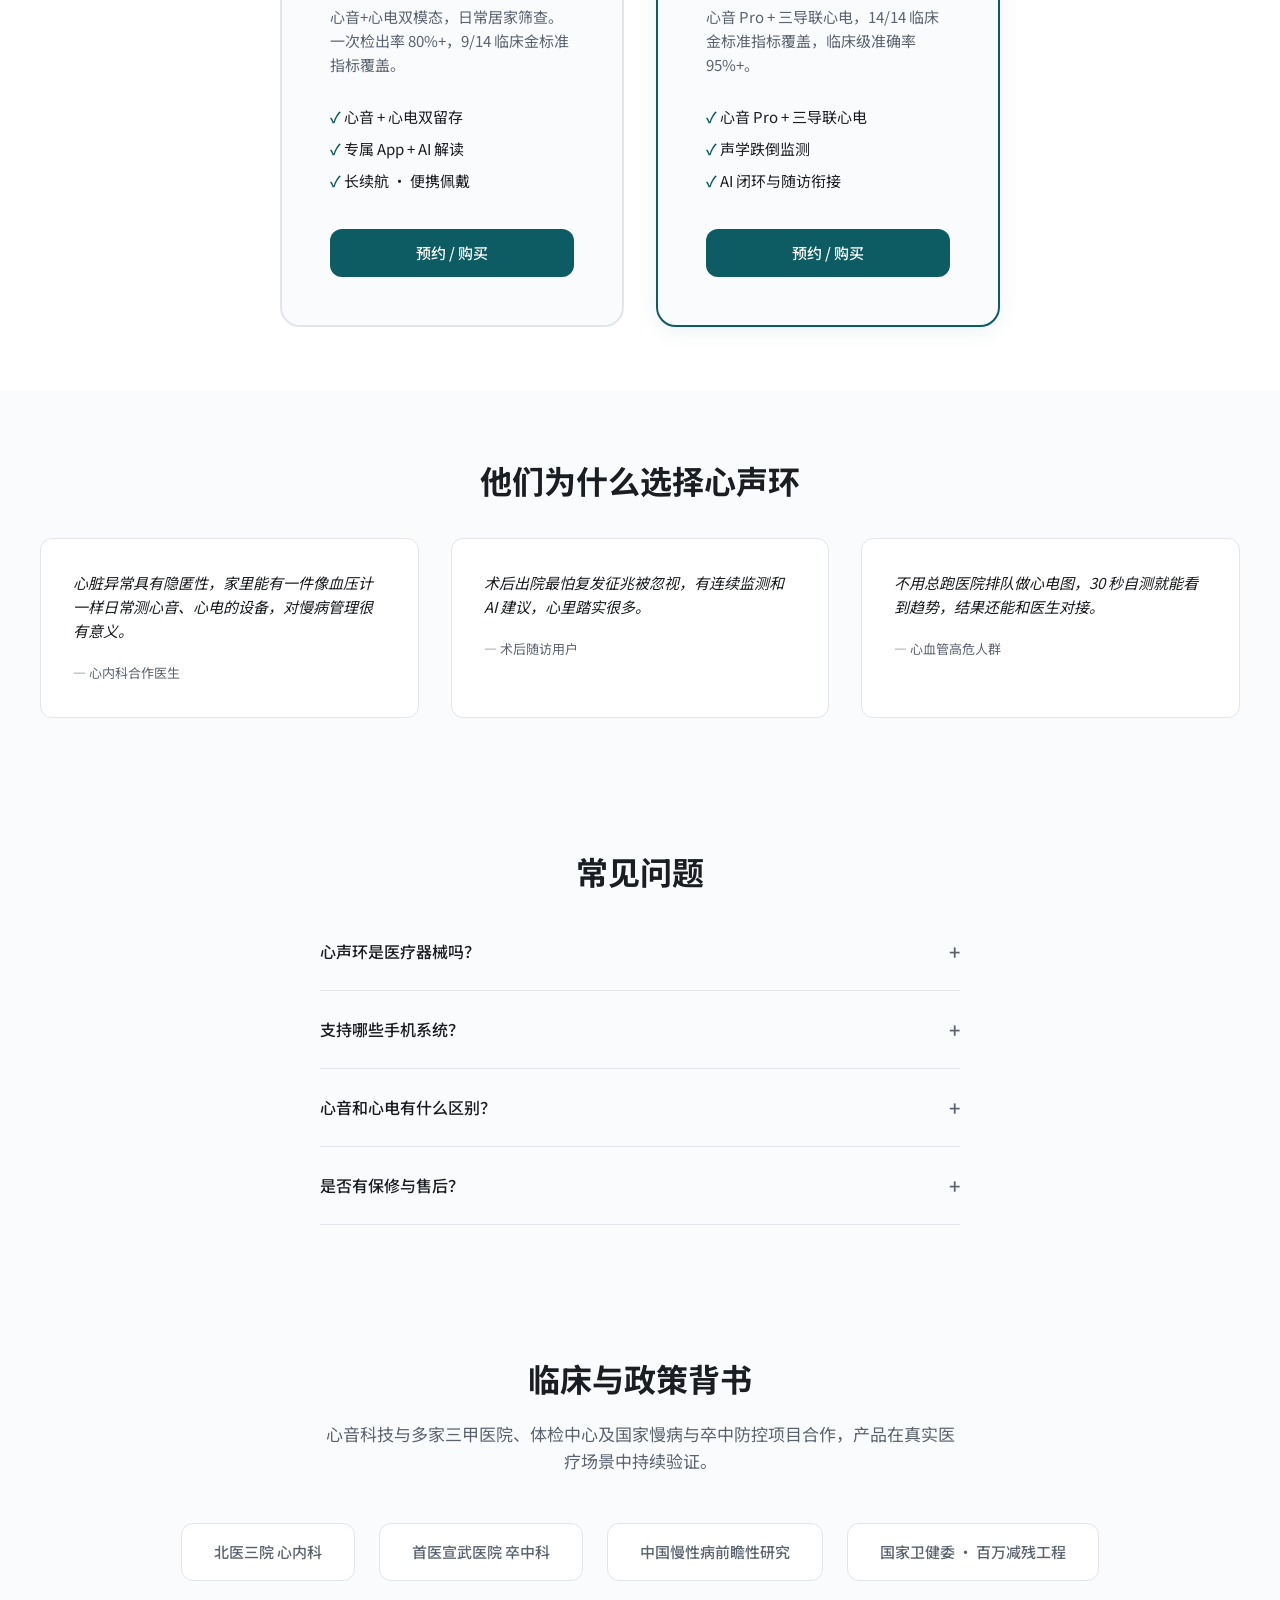
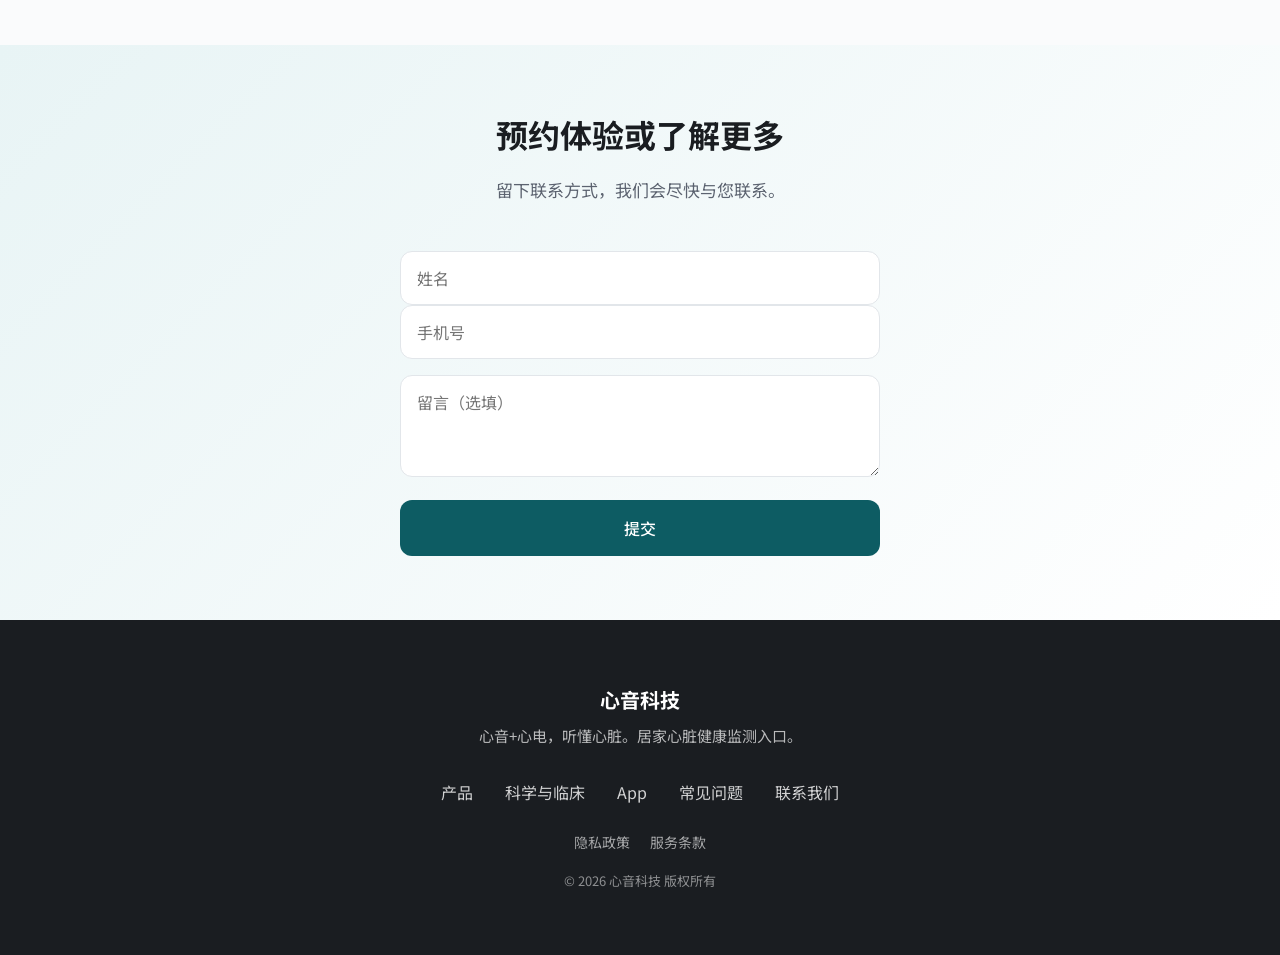
==== commit 5e70faae: "feat: 添加产品工业设计图片，全面升级产品页面 - 添加7张心声环产品图片（正反面、三色系列、配件、爆炸图、3种佩戴方式） - 重新设计product.html：新增产品Hero大图、图片画廊、三" ====
--- a/index.html
+++ b/index.html
@@ -6,16 +6,16 @@
   <title>心声环 | 心音+心电智能项链，每天30秒听懂心脏 — 心音科技</title>
   <meta name="description" content="心声环是心音科技推出的心音与心电双模态智能项链挂坠，搭配专属 App，居家 30 秒完成心脏健康筛查。临床级准确率，AI 一键解读，从发现到就医闭环。">
   <meta name="keywords" content="心音科技,心声环,心音检测,心电,智能项链,心脏健康,居家监测,MindHeart">
-  <link rel="canonical" href="https://mindheart.health/">
+  <link rel="canonical" href="https://agi-med.com/">
 
   <!-- Open Graph -->
   <meta property="og:type" content="website">
   <meta property="og:locale" content="zh_CN">
   <meta property="og:title" content="心声环 | 心音+心电智能项链 — 心音科技">
   <meta property="og:description" content="每天30秒听懂心脏。心音与心电双模态智能挂坠，临床级准确率，AI 闭环从发现到就医。">
-  <meta property="og:url" content="https://mindheart.health/">
+  <meta property="og:url" content="https://agi-med.com/">
   <meta property="og:site_name" content="心音科技">
-  <meta property="og:image" content="https://mindheart.health/og-image.jpg">
+  <meta property="og:image" content="https://agi-med.com/images/product-hero.png">
 
   <!-- Twitter -->
   <meta name="twitter:card" content="summary_large_image">
@@ -31,8 +31,8 @@
         "@type": "Organization",
         "name": "心音科技",
         "alternateName": "MindHeart",
-        "url": "https://mindheart.health",
-        "logo": "https://mindheart.health/logo.png",
+        "url": "https://agi-med.com",
+        "logo": "https://agi-med.com/logo.png",
         "description": "心音科技致力于打造居家心脏健康功能监测入口，心音+心电双模态智能硬件与 AI 闭环服务。"
       },
       {
@@ -85,9 +85,7 @@
         </div>
       </div>
       <div class="hero-visual">
-        <div class="hero-placeholder" role="img" aria-label="心声环智能项链产品图">
-          <span>心声环 · 产品图</span>
-        </div>
+        <img src="images/product-hero.png" alt="心声环智能项链产品图" class="hero-product-img">
       </div>
     </section>
 
@@ -132,7 +130,7 @@
             </ul>
           </div>
           <div class="showcase-visual">
-            <div class="showcase-placeholder" role="img" aria-label="心声环佩戴示意图">产品图 / 佩戴示意</div>
+            <img src="images/wearing-necklace.png" alt="心声环项链佩戴示意图" class="showcase-product-img" loading="lazy">
           </div>
         </div>
       </div>
--- a/styles.css
+++ b/styles.css
@@ -244,6 +244,18 @@
   font-size: 0.9375rem;
   box-shadow: var(--shadow);
 }
+.hero-product-img {
+  width: 100%;
+  max-width: 480px;
+  height: auto;
+  border-radius: var(--radius-lg);
+  filter: drop-shadow(0 20px 40px rgba(13, 92, 99, 0.15));
+  animation: heroFloat 4s ease-in-out infinite;
+}
+@keyframes heroFloat {
+  0%, 100% { transform: translateY(0); }
+  50% { transform: translateY(-12px); }
+}
 
 @media (max-width: 900px) {
   .hero {
@@ -376,6 +388,15 @@
   justify-content: center;
   color: var(--color-text-muted);
   font-size: 0.9375rem;
+}
+.showcase-product-img {
+  width: 100%;
+  border-radius: var(--radius-lg);
+  box-shadow: var(--shadow);
+  transition: transform var(--transition);
+}
+.showcase-product-img:hover {
+  transform: scale(1.02);
 }
 
 @media (max-width: 900px) {
@@ -1011,3 +1032,441 @@
     grid-template-columns: 1fr;
   }
 }
+
+/* ========== 产品页 - 新版样式 ========== */
+
+/* 产品 Hero */
+.product-hero {
+  padding: var(--space-3xl) var(--space-xl) var(--space-xl);
+  background: linear-gradient(180deg, #f5fafb 0%, #fff 100%);
+}
+.product-hero-grid {
+  display: grid;
+  grid-template-columns: 1fr 1fr;
+  gap: var(--space-3xl);
+  align-items: center;
+  max-width: 1200px;
+  margin: 0 auto;
+}
+.product-hero-title {
+  font-size: clamp(2.5rem, 5vw, 3.5rem);
+  font-weight: 700;
+  margin: 0;
+  color: var(--color-text);
+  line-height: 1.1;
+}
+.product-hero-subtitle {
+  font-size: 1.25rem;
+  color: var(--color-primary);
+  font-weight: 500;
+  margin: var(--space-sm) 0 var(--space-lg);
+  letter-spacing: 0.05em;
+}
+.product-hero-desc {
+  font-size: 1.0625rem;
+  color: var(--color-text-muted);
+  line-height: 1.7;
+  margin: 0 0 var(--space-xl);
+  max-width: 440px;
+}
+.product-hero-cta {
+  display: flex;
+  align-items: center;
+  gap: var(--space-xl);
+}
+.product-hero-price {
+  font-size: 1.5rem;
+  font-weight: 700;
+  color: var(--color-primary);
+}
+.product-hero-image {
+  display: flex;
+  justify-content: center;
+  align-items: center;
+}
+.product-hero-image img {
+  width: 100%;
+  max-width: 520px;
+  height: auto;
+  filter: drop-shadow(0 24px 48px rgba(13, 92, 99, 0.12));
+  transition: transform 0.4s ease;
+}
+.product-hero-image img:hover {
+  transform: scale(1.03);
+}
+
+@media (max-width: 900px) {
+  .product-hero-grid {
+    grid-template-columns: 1fr;
+    text-align: center;
+  }
+  .product-hero-desc {
+    max-width: 100%;
+    margin-left: auto;
+    margin-right: auto;
+  }
+  .product-hero-cta {
+    justify-content: center;
+  }
+  .product-hero-image {
+    order: -1;
+  }
+  .product-hero-image img {
+    max-width: 360px;
+  }
+}
+
+/* 产品图片画廊 */
+.product-gallery-section {
+  padding-top: 0;
+  padding-bottom: var(--space-2xl);
+  background: #fff;
+}
+.product-gallery-grid {
+  max-width: 800px;
+  margin: 0 auto;
+}
+.gallery-main {
+  width: 100%;
+  aspect-ratio: 16/10;
+  background: var(--color-bg-alt);
+  border-radius: var(--radius-lg);
+  overflow: hidden;
+  display: flex;
+  align-items: center;
+  justify-content: center;
+  margin-bottom: var(--space-lg);
+}
+.gallery-main img {
+  width: 100%;
+  height: 100%;
+  object-fit: contain;
+  padding: var(--space-lg);
+  transition: opacity 0.3s ease;
+}
+.gallery-thumbs {
+  display: flex;
+  gap: var(--space-sm);
+  justify-content: center;
+  flex-wrap: wrap;
+}
+.gallery-thumb {
+  width: 80px;
+  height: 80px;
+  border-radius: var(--radius);
+  border: 2px solid var(--color-border);
+  background: var(--color-bg-alt);
+  cursor: pointer;
+  overflow: hidden;
+  padding: 4px;
+  transition: border-color var(--transition), box-shadow var(--transition);
+}
+.gallery-thumb:hover {
+  border-color: var(--color-primary);
+}
+.gallery-thumb.active {
+  border-color: var(--color-primary);
+  box-shadow: 0 0 0 2px rgba(13, 92, 99, 0.2);
+}
+.gallery-thumb img {
+  width: 100%;
+  height: 100%;
+  object-fit: cover;
+  border-radius: 6px;
+}
+
+@media (max-width: 600px) {
+  .gallery-thumb {
+    width: 56px;
+    height: 56px;
+  }
+}
+
+/* 三种佩戴方式 */
+.wearing-modes {
+  display: grid;
+  grid-template-columns: repeat(3, 1fr);
+  gap: var(--space-xl);
+  margin-top: var(--space-xl);
+}
+.wearing-mode {
+  text-align: center;
+  transition: transform var(--transition);
+}
+.wearing-mode:hover {
+  transform: translateY(-4px);
+}
+.wearing-mode-img {
+  aspect-ratio: 3/4;
+  border-radius: var(--radius-lg);
+  overflow: hidden;
+  margin-bottom: var(--space-lg);
+  background: #fff;
+  box-shadow: var(--shadow);
+}
+.wearing-mode-img img {
+  width: 100%;
+  height: 100%;
+  object-fit: cover;
+  transition: transform 0.4s ease;
+}
+.wearing-mode:hover .wearing-mode-img img {
+  transform: scale(1.05);
+}
+.wearing-mode h3 {
+  font-size: 1.125rem;
+  font-weight: 600;
+  margin: 0 0 var(--space-sm);
+  color: var(--color-text);
+}
+.wearing-mode p {
+  font-size: 0.9375rem;
+  color: var(--color-text-muted);
+  margin: 0;
+  line-height: 1.6;
+}
+
+@media (max-width: 768px) {
+  .wearing-modes {
+    grid-template-columns: 1fr;
+    max-width: 400px;
+    margin-left: auto;
+    margin-right: auto;
+  }
+}
+
+/* 多色展示 */
+.color-showcase {
+  display: grid;
+  grid-template-columns: 1.2fr 1fr;
+  gap: var(--space-3xl);
+  align-items: center;
+}
+.color-showcase-img {
+  border-radius: var(--radius-lg);
+  overflow: hidden;
+  box-shadow: var(--shadow);
+}
+.color-showcase-img img {
+  width: 100%;
+  height: auto;
+  display: block;
+}
+.color-showcase-content h2 {
+  font-size: clamp(1.5rem, 2.5vw, 2rem);
+  font-weight: 700;
+  margin: 0 0 var(--space-lg);
+}
+.color-options {
+  display: flex;
+  gap: var(--space-xl);
+  margin-top: var(--space-xl);
+}
+.color-option {
+  display: flex;
+  align-items: center;
+  gap: var(--space-sm);
+  font-size: 0.9375rem;
+  font-weight: 500;
+  color: var(--color-text);
+}
+.color-dot {
+  width: 28px;
+  height: 28px;
+  border-radius: 50%;
+  border: 2px solid rgba(0,0,0,0.08);
+  flex-shrink: 0;
+}
+
+@media (max-width: 900px) {
+  .color-showcase {
+    grid-template-columns: 1fr;
+  }
+  .color-options {
+    justify-content: center;
+  }
+  .color-showcase-content {
+    text-align: center;
+  }
+}
+
+/* 产品规格卡片 */
+.product-specs-grid {
+  display: grid;
+  grid-template-columns: repeat(4, 1fr);
+  gap: var(--space-xl);
+  margin-top: var(--space-xl);
+}
+.spec-card {
+  padding: var(--space-xl);
+  background: #fff;
+  border-radius: var(--radius);
+  border: 1px solid var(--color-border);
+  text-align: center;
+  transition: box-shadow var(--transition), transform var(--transition);
+}
+.spec-card:hover {
+  box-shadow: var(--shadow-hover);
+  transform: translateY(-4px);
+}
+.spec-icon {
+  font-size: 2rem;
+  display: block;
+  margin-bottom: var(--space-md);
+}
+.spec-card h3 {
+  font-size: 1.0625rem;
+  font-weight: 600;
+  margin: 0 0 var(--space-sm);
+  color: var(--color-text);
+}
+.spec-card p {
+  font-size: 0.875rem;
+  color: var(--color-text-muted);
+  margin: 0;
+  line-height: 1.6;
+}
+
+@media (max-width: 900px) {
+  .product-specs-grid {
+    grid-template-columns: repeat(2, 1fr);
+  }
+}
+@media (max-width: 500px) {
+  .product-specs-grid {
+    grid-template-columns: 1fr;
+  }
+}
+
+/* 精密工艺 */
+.craftsmanship {
+  display: grid;
+  grid-template-columns: 1fr 1fr;
+  gap: var(--space-3xl);
+  align-items: center;
+}
+.craftsmanship-content h2 {
+  font-size: clamp(1.5rem, 2.5vw, 2rem);
+  font-weight: 700;
+  margin: 0 0 var(--space-lg);
+}
+.craftsmanship-list {
+  list-style: none;
+  padding: 0;
+  margin: var(--space-xl) 0 0;
+}
+.craftsmanship-list li {
+  padding: var(--space-sm) 0;
+  font-size: 0.9375rem;
+  color: var(--color-text-muted);
+  border-bottom: 1px solid var(--color-border);
+}
+.craftsmanship-list li:last-child {
+  border-bottom: none;
+}
+.craftsmanship-list li strong {
+  color: var(--color-text);
+}
+.craftsmanship-img {
+  border-radius: var(--radius-lg);
+  overflow: hidden;
+}
+.craftsmanship-img img {
+  width: 100%;
+  height: auto;
+  display: block;
+}
+
+@media (max-width: 900px) {
+  .craftsmanship {
+    grid-template-columns: 1fr;
+  }
+  .craftsmanship-img {
+    order: -1;
+  }
+}
+
+/* 配件展示 */
+.accessories-showcase {
+  max-width: 800px;
+  margin: var(--space-xl) auto 0;
+  border-radius: var(--radius-lg);
+  overflow: hidden;
+  box-shadow: var(--shadow);
+  background: #fff;
+}
+.accessories-showcase img {
+  width: 100%;
+  height: auto;
+  display: block;
+}
+
+/* 产品变体卡片升级 */
+.variant-header {
+  margin-bottom: var(--space-lg);
+  padding-bottom: var(--space-lg);
+  border-bottom: 1px solid var(--color-border);
+}
+.variant-desc {
+  font-size: 0.9375rem;
+  color: var(--color-text-muted);
+  margin: 0 0 var(--space-lg);
+  line-height: 1.6;
+}
+.variant-features {
+  list-style: none;
+  padding: 0;
+  margin: 0 0 var(--space-xl);
+}
+.variant-features li {
+  padding: var(--space-xs) 0;
+  font-size: 0.9375rem;
+  color: var(--color-text);
+}
+.variant-features li::before {
+  content: "✓ ";
+  color: var(--color-primary);
+  font-weight: 600;
+}
+.variant-card .btn-lg {
+  width: 100%;
+}
+
+/* 适用人群升级 */
+.use-case {
+  display: flex;
+  align-items: center;
+  gap: var(--space-md);
+  text-align: left;
+}
+.use-case-icon {
+  font-size: 1.5rem;
+  flex-shrink: 0;
+}
+
+/* CTA 背景 */
+.cta-section {
+  background: linear-gradient(135deg, var(--color-accent-light) 0%, #fff 100%);
+}
+
+/* 滚动进入动画 */
+.fade-in-up {
+  opacity: 0;
+  transform: translateY(24px);
+  transition: opacity 0.6s ease, transform 0.6s ease;
+}
+.fade-in-up.is-visible {
+  opacity: 1;
+  transform: translateY(0);
+}
+.wearing-mode:nth-child(2) .fade-in-up,
+.spec-card:nth-child(2).fade-in-up {
+  transition-delay: 0.1s;
+}
+.wearing-mode:nth-child(3) .fade-in-up,
+.spec-card:nth-child(3).fade-in-up {
+  transition-delay: 0.2s;
+}
+.spec-card:nth-child(4).fade-in-up {
+  transition-delay: 0.3s;
+}
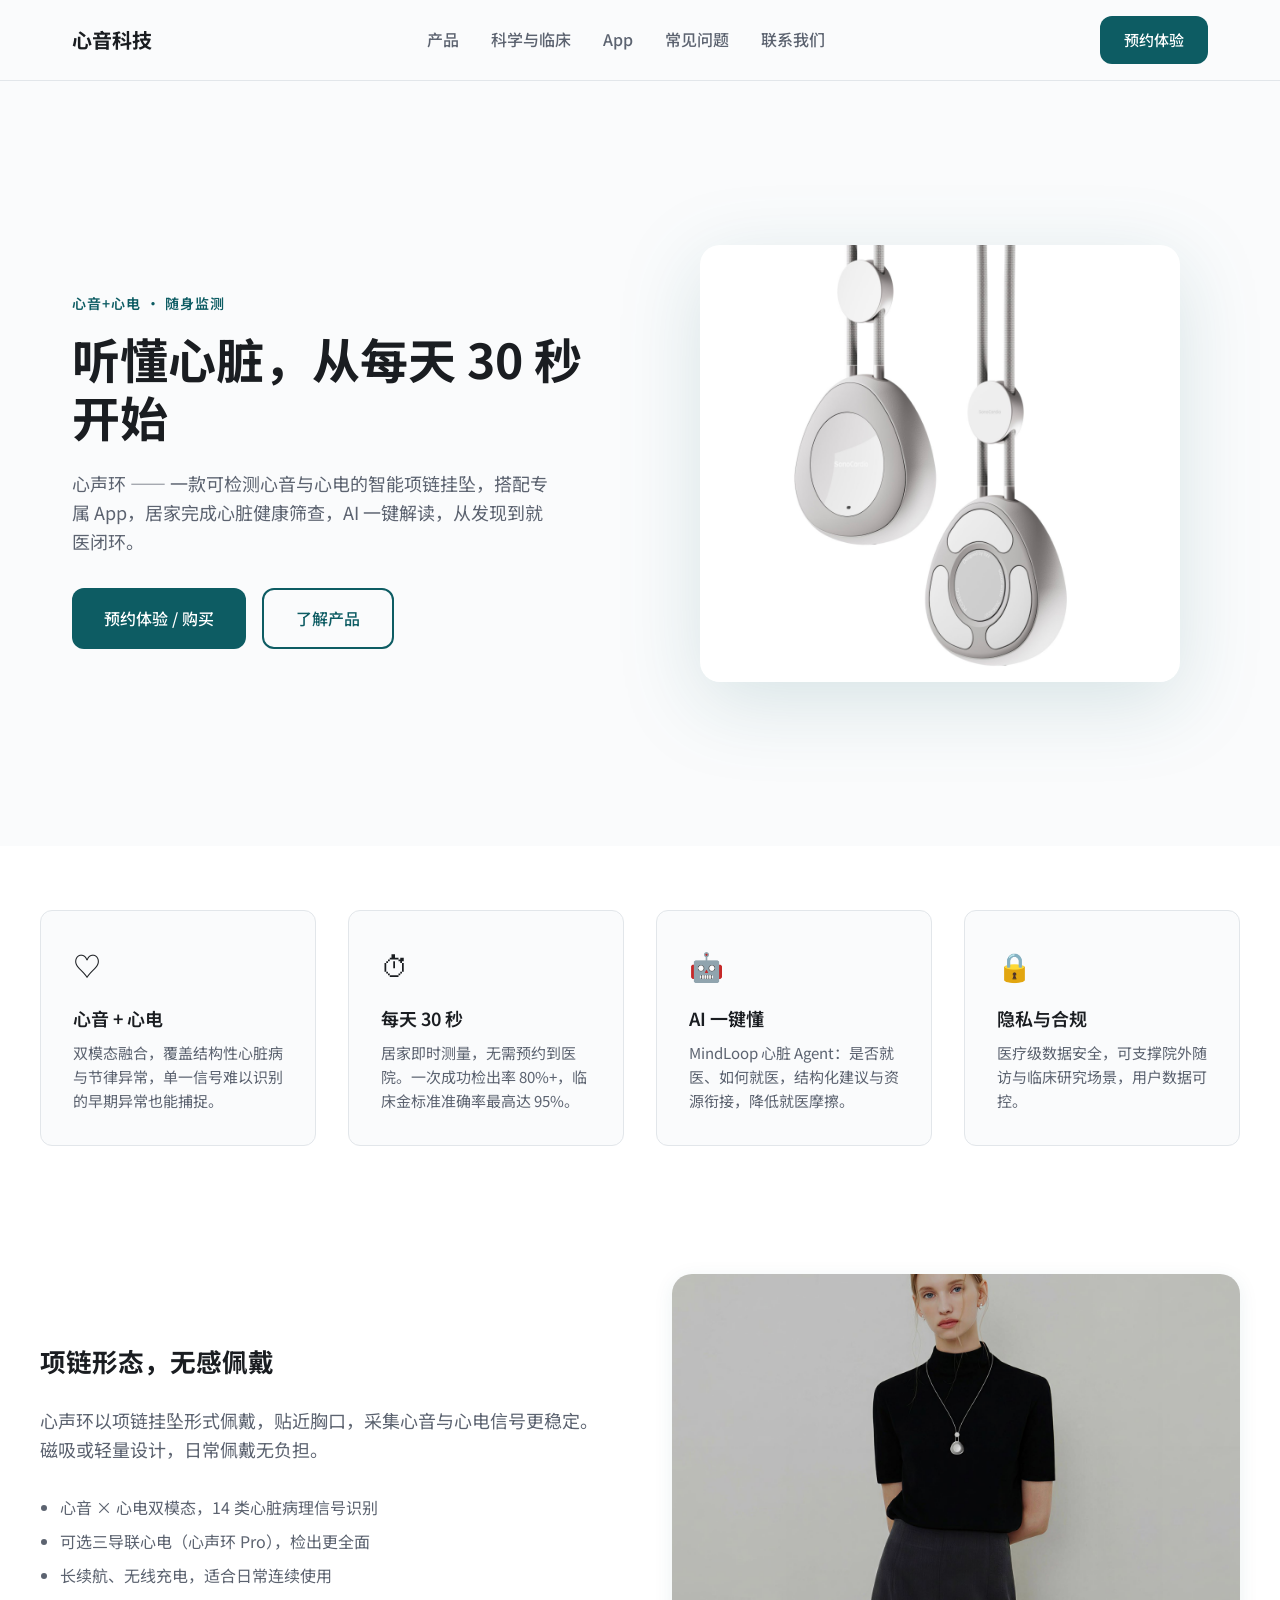
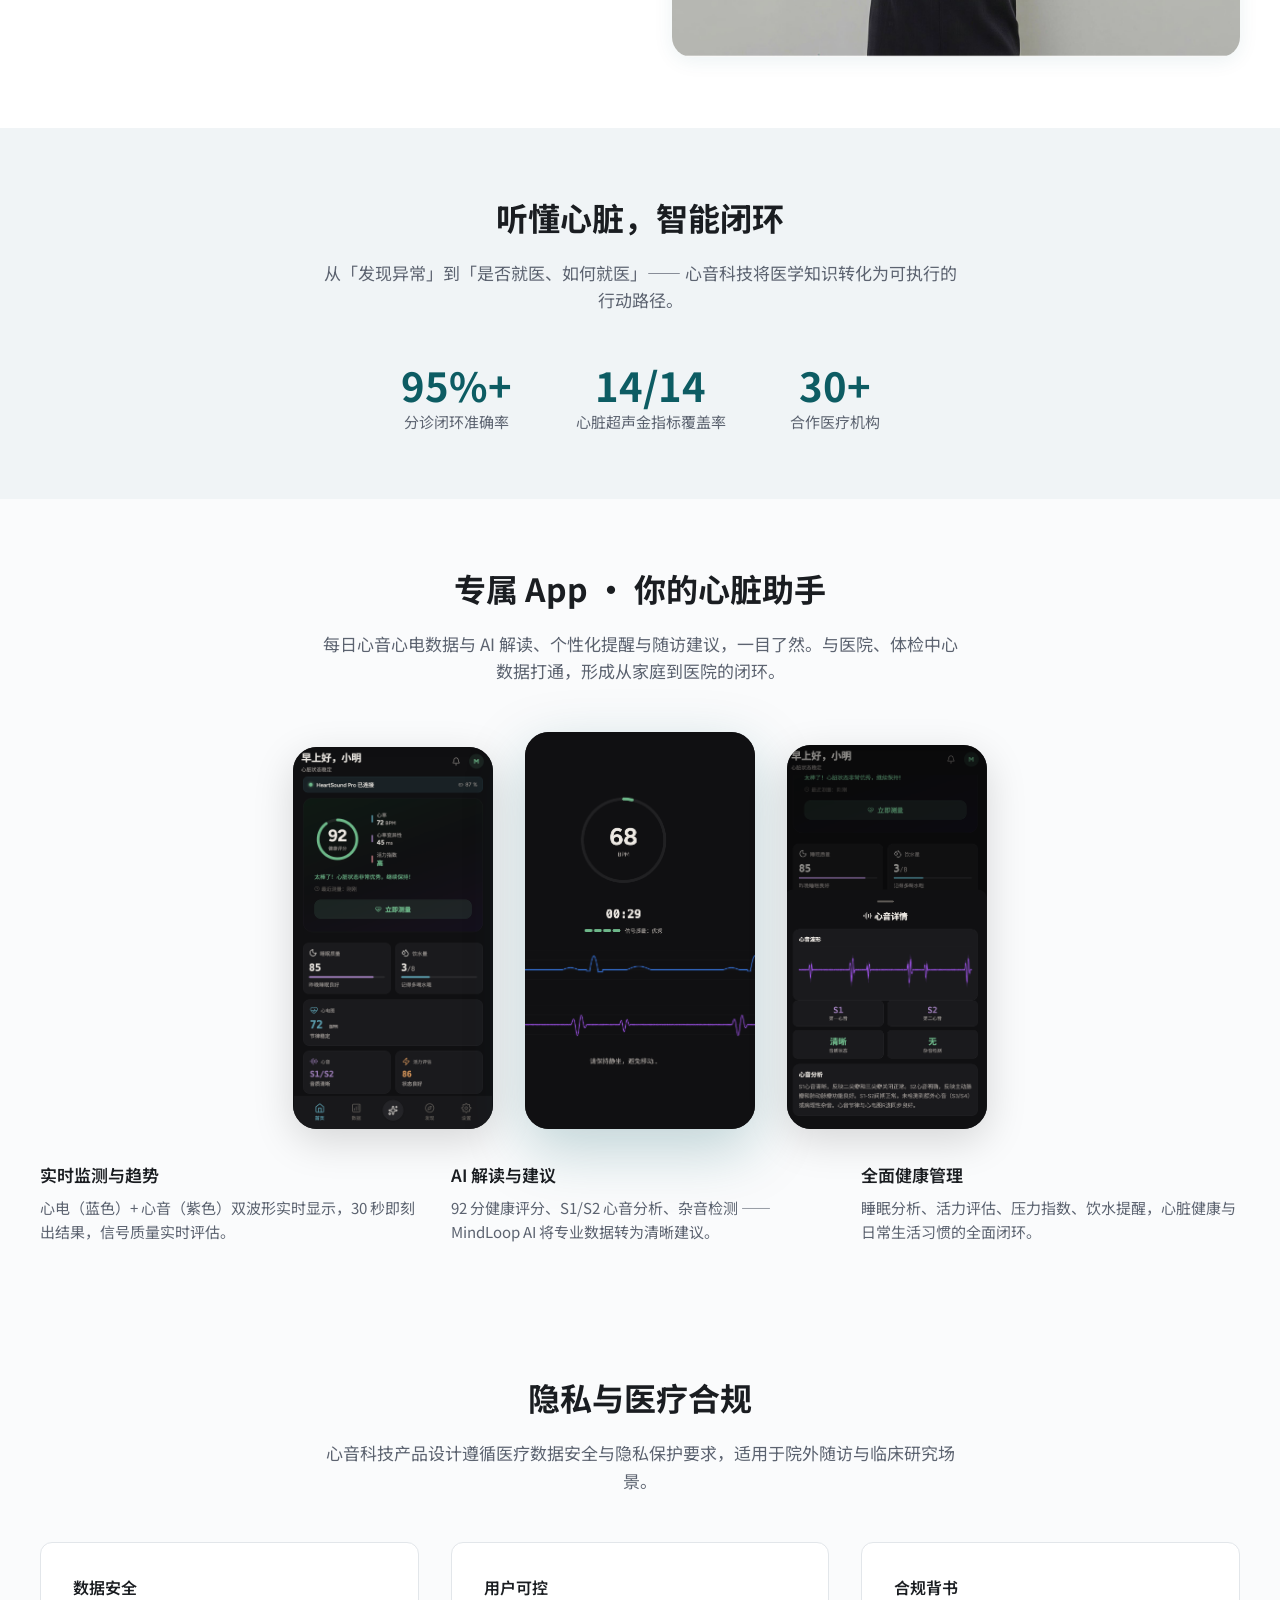
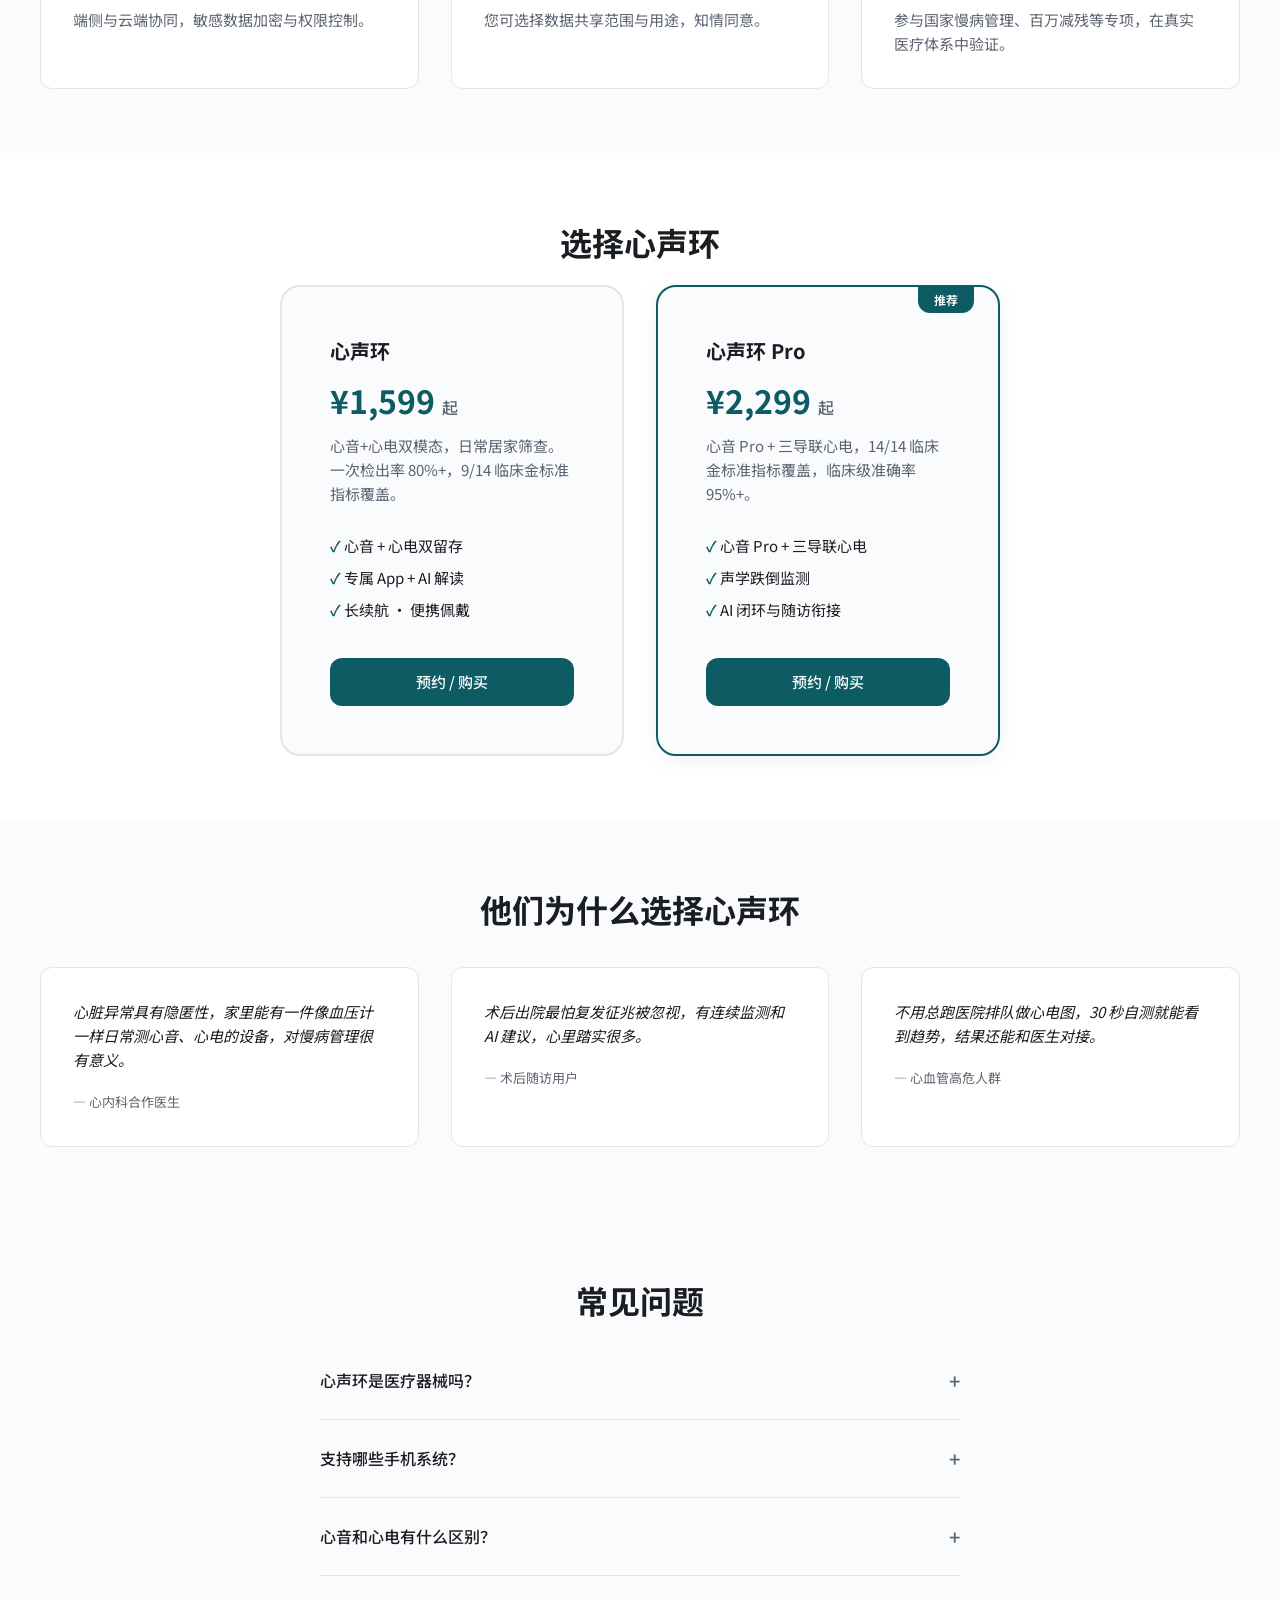
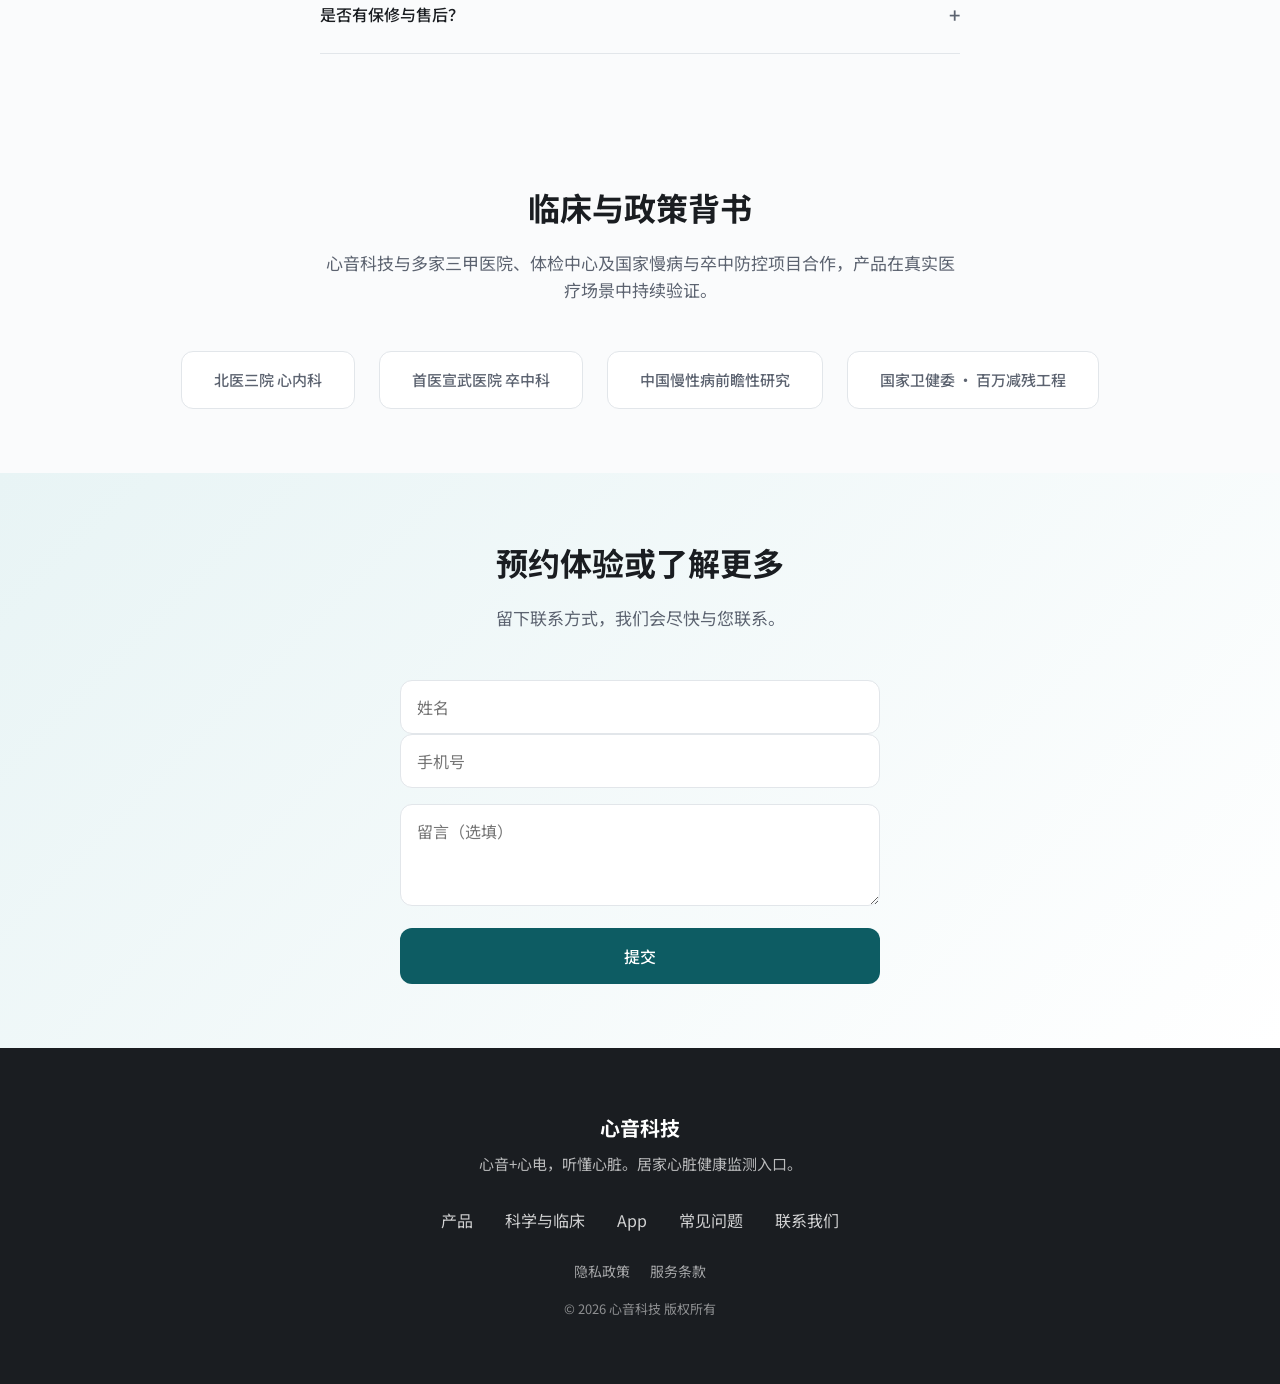
==== commit 793b3e26: "feat: 添加 App 截图展示，升级首页与产品页 App 区块 - 添加5张心声环 App 界面截图（首页、仪表盘、实时测量、睡眠分析、心音详情） - 首页 App 区块：新增三屏手机截图展示（中" ====
--- a/index.html
+++ b/index.html
@@ -163,18 +163,32 @@
       <div class="container">
         <h2 id="app-heading" class="section-title">专属 App · 你的心脏助手</h2>
         <p class="section-subtitle">每日心音心电数据与 AI 解读、个性化提醒与随访建议，一目了然。与医院、体检中心数据打通，形成从家庭到医院的闭环。</p>
+
+        <!-- App 截图展示 -->
+        <div class="app-screenshots">
+          <div class="app-phone">
+            <img src="images/app-home.png" alt="心声环 App 首页 - 健康评分与数据总览" loading="lazy">
+          </div>
+          <div class="app-phone app-phone-featured">
+            <img src="images/app-measuring.png" alt="心声环 App 实时测量 - 心电心音双波形" loading="lazy">
+          </div>
+          <div class="app-phone">
+            <img src="images/app-heartsound.png" alt="心声环 App 心音详情 - S1/S2 波形分析" loading="lazy">
+          </div>
+        </div>
+
         <div class="app-features">
           <div class="app-feature">
             <h3>实时监测与趋势</h3>
-            <p>波形可视化、历史对比，看懂自己的心脏变化。</p>
+            <p>心电（蓝色）+ 心音（紫色）双波形实时显示，30 秒即刻出结果，信号质量实时评估。</p>
           </div>
           <div class="app-feature">
             <h3>AI 解读与建议</h3>
-            <p>MindLoop 融合医学模型与症状信息，输出是否就医、如何就医的指引。</p>
+            <p>92 分健康评分、S1/S2 心音分析、杂音检测 —— MindLoop AI 将专业数据转为清晰建议。</p>
           </div>
           <div class="app-feature">
-            <h3>复检与随访衔接</h3>
-            <p>异常结果可衔接复检、转诊与随访，减少盲目就医。</p>
+            <h3>全面健康管理</h3>
+            <p>睡眠分析、活力评估、压力指数、饮水提醒，心脏健康与日常生活习惯的全面闭环。</p>
           </div>
         </div>
       </div>
--- a/styles.css
+++ b/styles.css
@@ -454,6 +454,116 @@
   }
 }
 
+/* App 截图手机展示 - 首页 */
+.app-screenshots {
+  display: flex;
+  justify-content: center;
+  align-items: flex-end;
+  gap: var(--space-xl);
+  margin: var(--space-2xl) auto var(--space-xl);
+  max-width: 720px;
+}
+.app-phone {
+  width: 200px;
+  flex-shrink: 0;
+  border-radius: 24px;
+  overflow: hidden;
+  box-shadow: 0 12px 40px rgba(0, 0, 0, 0.15);
+  background: #1c1c1e;
+  transition: transform 0.4s ease;
+}
+.app-phone:hover {
+  transform: translateY(-8px);
+}
+.app-phone-featured {
+  width: 230px;
+  box-shadow: 0 20px 60px rgba(13, 92, 99, 0.25);
+}
+.app-phone img {
+  width: 100%;
+  height: auto;
+  display: block;
+}
+
+@media (max-width: 768px) {
+  .app-screenshots {
+    gap: var(--space-md);
+  }
+  .app-phone {
+    width: 140px;
+    border-radius: 16px;
+  }
+  .app-phone-featured {
+    width: 160px;
+  }
+}
+@media (max-width: 500px) {
+  .app-screenshots {
+    flex-wrap: nowrap;
+    overflow-x: auto;
+    justify-content: flex-start;
+    padding: 0 var(--space-md);
+    -webkit-overflow-scrolling: touch;
+    scroll-snap-type: x mandatory;
+  }
+  .app-phone {
+    scroll-snap-align: center;
+    width: 180px;
+  }
+  .app-phone-featured {
+    width: 200px;
+  }
+}
+
+/* App 截图展示 - 产品页 5 列 */
+.app-screenshots-row {
+  display: grid;
+  grid-template-columns: repeat(5, 1fr);
+  gap: var(--space-lg);
+  margin-top: var(--space-2xl);
+}
+.app-phone-card {
+  text-align: center;
+  transition: transform var(--transition);
+}
+.app-phone-card:hover {
+  transform: translateY(-6px);
+}
+.app-phone-card img {
+  width: 100%;
+  border-radius: 20px;
+  box-shadow: 0 8px 32px rgba(0, 0, 0, 0.12);
+  margin-bottom: var(--space-md);
+  background: #1c1c1e;
+}
+.app-phone-card h3 {
+  font-size: 0.9375rem;
+  font-weight: 600;
+  margin: 0 0 var(--space-xs);
+  color: var(--color-text);
+}
+.app-phone-card p {
+  font-size: 0.8125rem;
+  color: var(--color-text-muted);
+  margin: 0;
+  line-height: 1.5;
+}
+
+@media (max-width: 900px) {
+  .app-screenshots-row {
+    grid-template-columns: repeat(3, 1fr);
+  }
+}
+@media (max-width: 600px) {
+  .app-screenshots-row {
+    grid-template-columns: repeat(2, 1fr);
+    gap: var(--space-md);
+  }
+  .app-phone-card img {
+    border-radius: 14px;
+  }
+}
+
 /* Privacy */
 .privacy-points {
   display: grid;
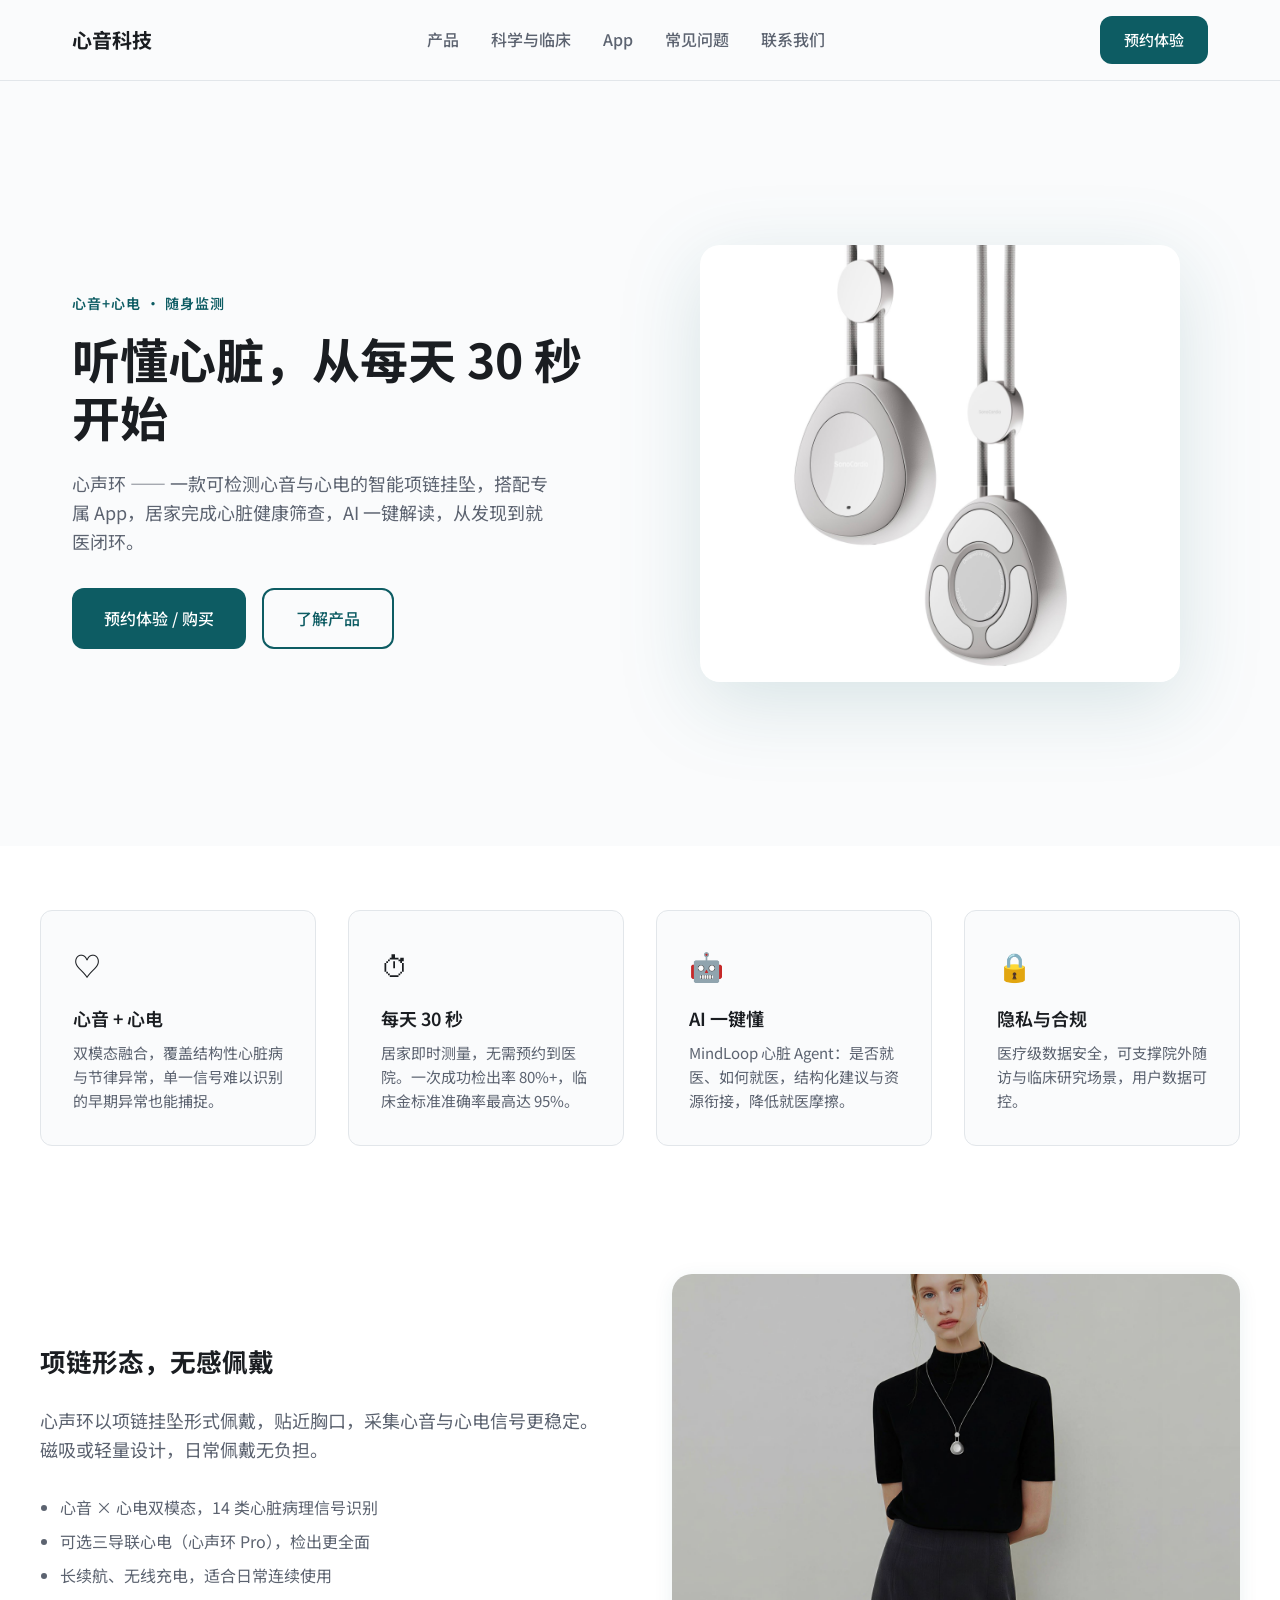
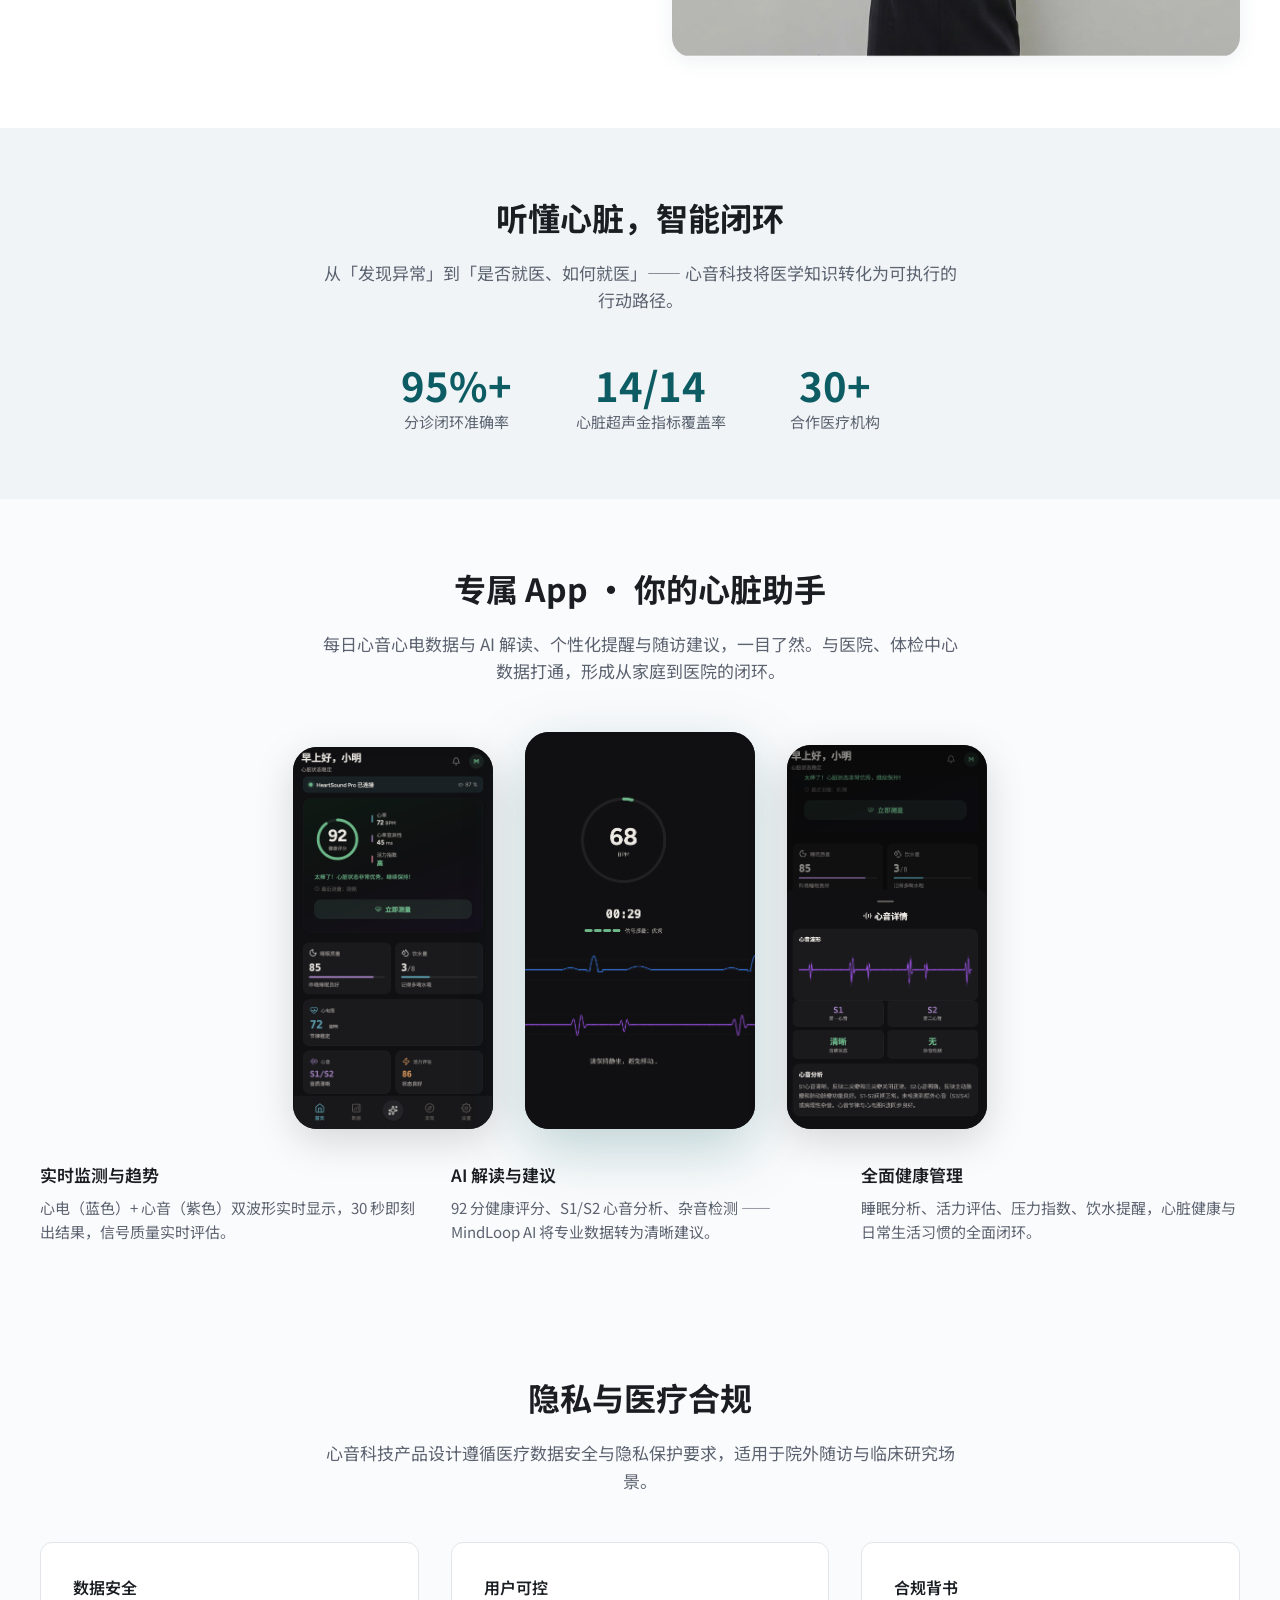
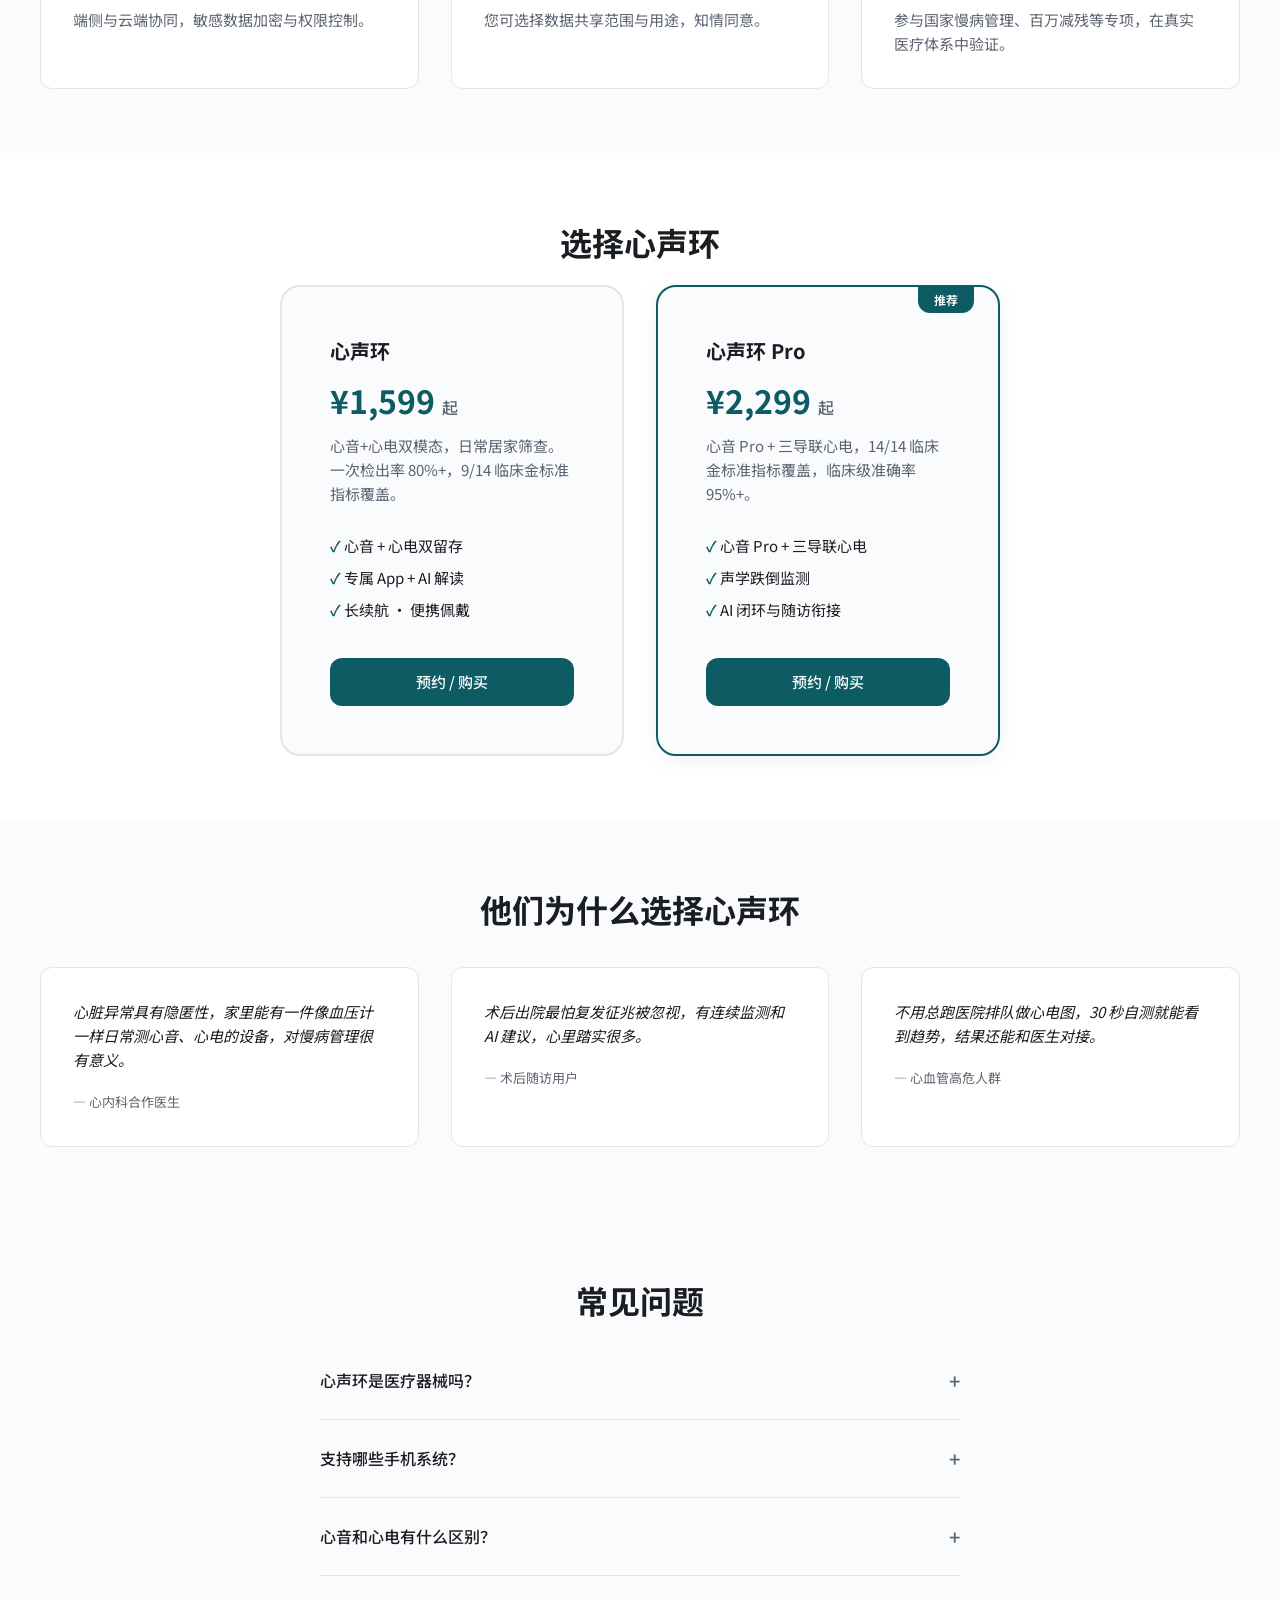
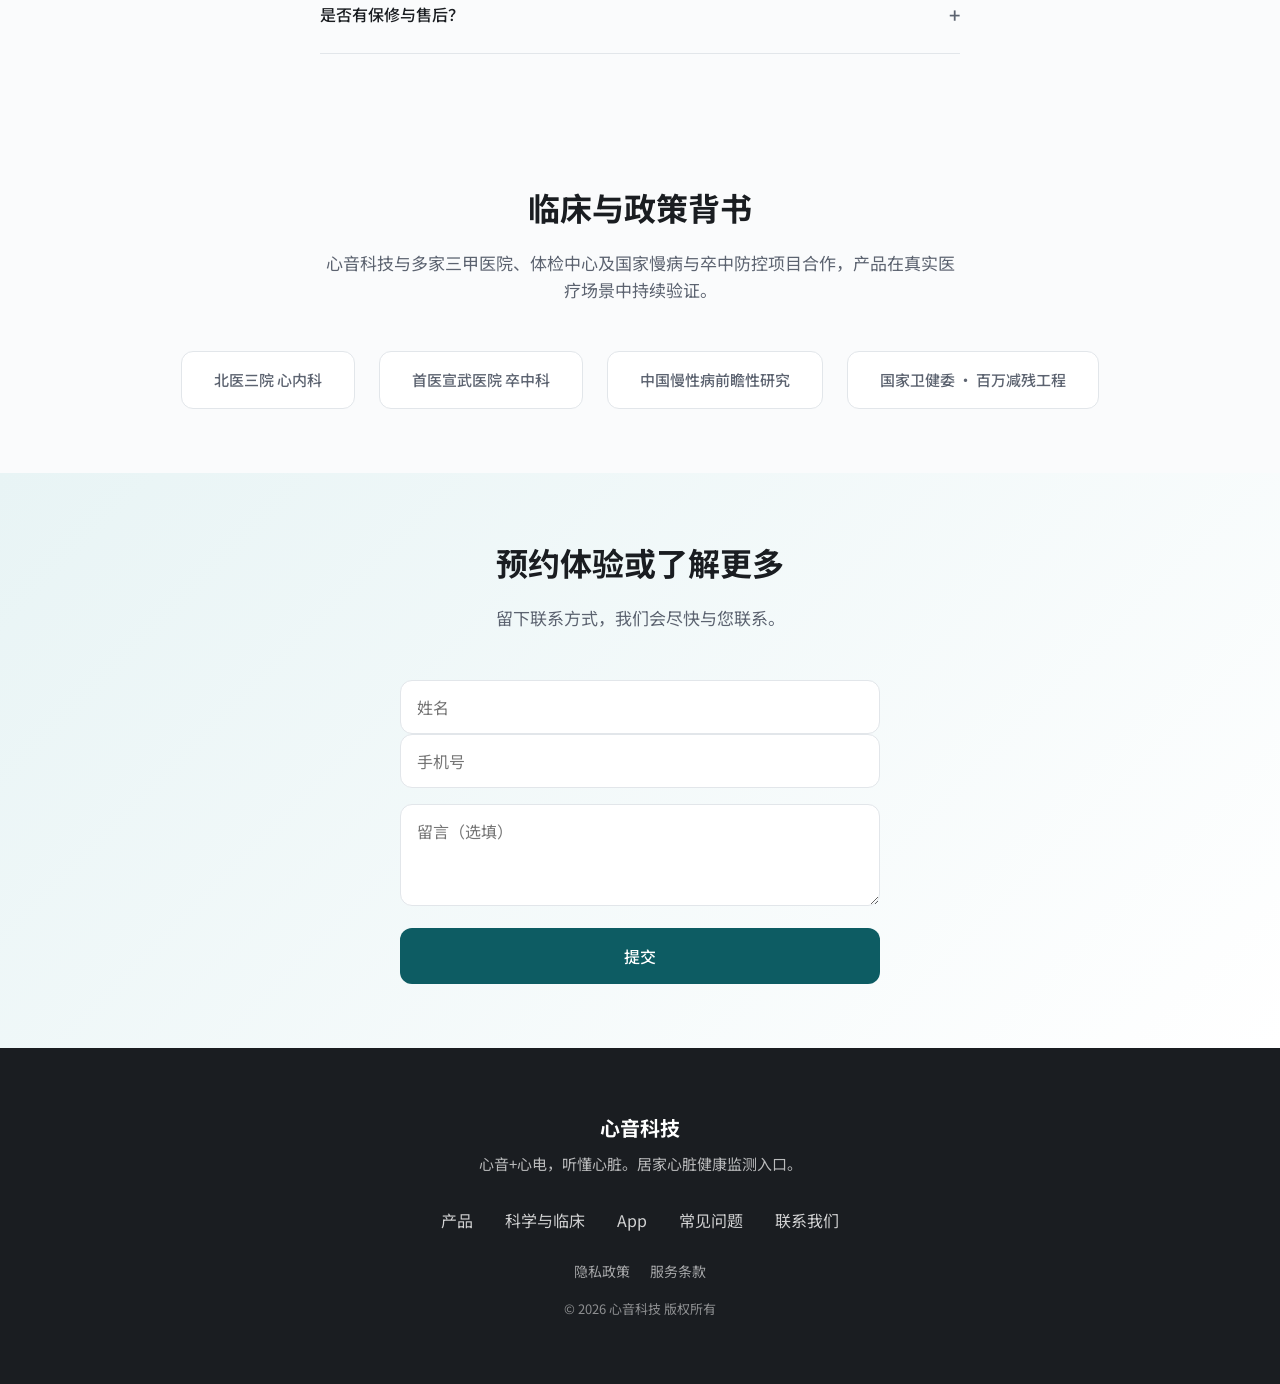
==== commit 7b3055c8: "feat: 添加图片与内容保护系统（禁止下载/截屏） 多层防护措施： - CSS: 图片禁拖拽/禁选择、透明覆盖层阻止直接交互、打印时隐藏内容 - JS: 禁用右键菜单、禁用F12/Ctrl+S/Ct" ====
--- a/index.html
+++ b/index.html
@@ -56,7 +56,7 @@
   <link href="https://fonts.googleapis.com/css2?family=Noto+Sans+SC:wght@300;400;500;600;700&display=swap" rel="stylesheet">
   <link rel="stylesheet" href="styles.css">
 </head>
-<body>
+<body oncontextmenu="return false" onselectstart="return false" ondragstart="return false">
   <header class="site-header">
     <div class="header-inner">
       <a href="index.html" class="logo" aria-label="心音科技 首页">心音科技</a>
--- a/styles.css
+++ b/styles.css
@@ -30,6 +30,83 @@
   box-sizing: border-box;
 }
 
+/* ========== 图片与内容保护 ========== */
+/* 禁止图片拖拽、选择、保存 */
+img {
+  -webkit-user-drag: none;
+  -khtml-user-drag: none;
+  -moz-user-drag: none;
+  -o-user-drag: none;
+  user-drag: none;
+  -webkit-user-select: none;
+  -moz-user-select: none;
+  -ms-user-select: none;
+  user-select: none;
+  pointer-events: none;
+}
+
+/* 图片容器增加透明保护层，阻止直接交互 */
+.hero-visual,
+.product-hero-image,
+.gallery-main,
+.wearing-mode-img,
+.color-showcase-img,
+.craftsmanship-img,
+.accessories-showcase,
+.app-phone,
+.app-phone-card,
+.showcase-visual,
+.gallery-thumb {
+  position: relative;
+}
+.hero-visual::after,
+.product-hero-image::after,
+.gallery-main::after,
+.wearing-mode-img::after,
+.color-showcase-img::after,
+.craftsmanship-img::after,
+.accessories-showcase::after,
+.app-phone::after,
+.app-phone-card img + h3::before,
+.showcase-visual::after {
+  content: "";
+  position: absolute;
+  top: 0;
+  left: 0;
+  right: 0;
+  bottom: 0;
+  z-index: 10;
+  background: transparent;
+}
+
+/* gallery-thumb 需要可点击，保护层仅覆盖图片 */
+.gallery-thumb {
+  pointer-events: auto;
+}
+.gallery-thumb img {
+  pointer-events: none;
+}
+
+/* 全局禁止文字选择（可选：仅对图片区域） */
+body {
+  -webkit-touch-callout: none;
+}
+
+/* 截屏保护 - CSS 层面的视觉隐藏尝试 */
+@media print {
+  body {
+    display: none !important;
+  }
+}
+/* DRM-style: 当页面不在前台时模糊内容 */
+.content-protected-blur {
+  filter: blur(20px);
+  transition: filter 0.3s ease;
+}
+.content-protected-blur.is-active {
+  filter: none;
+}
+
 html {
   scroll-behavior: smooth;
 }
